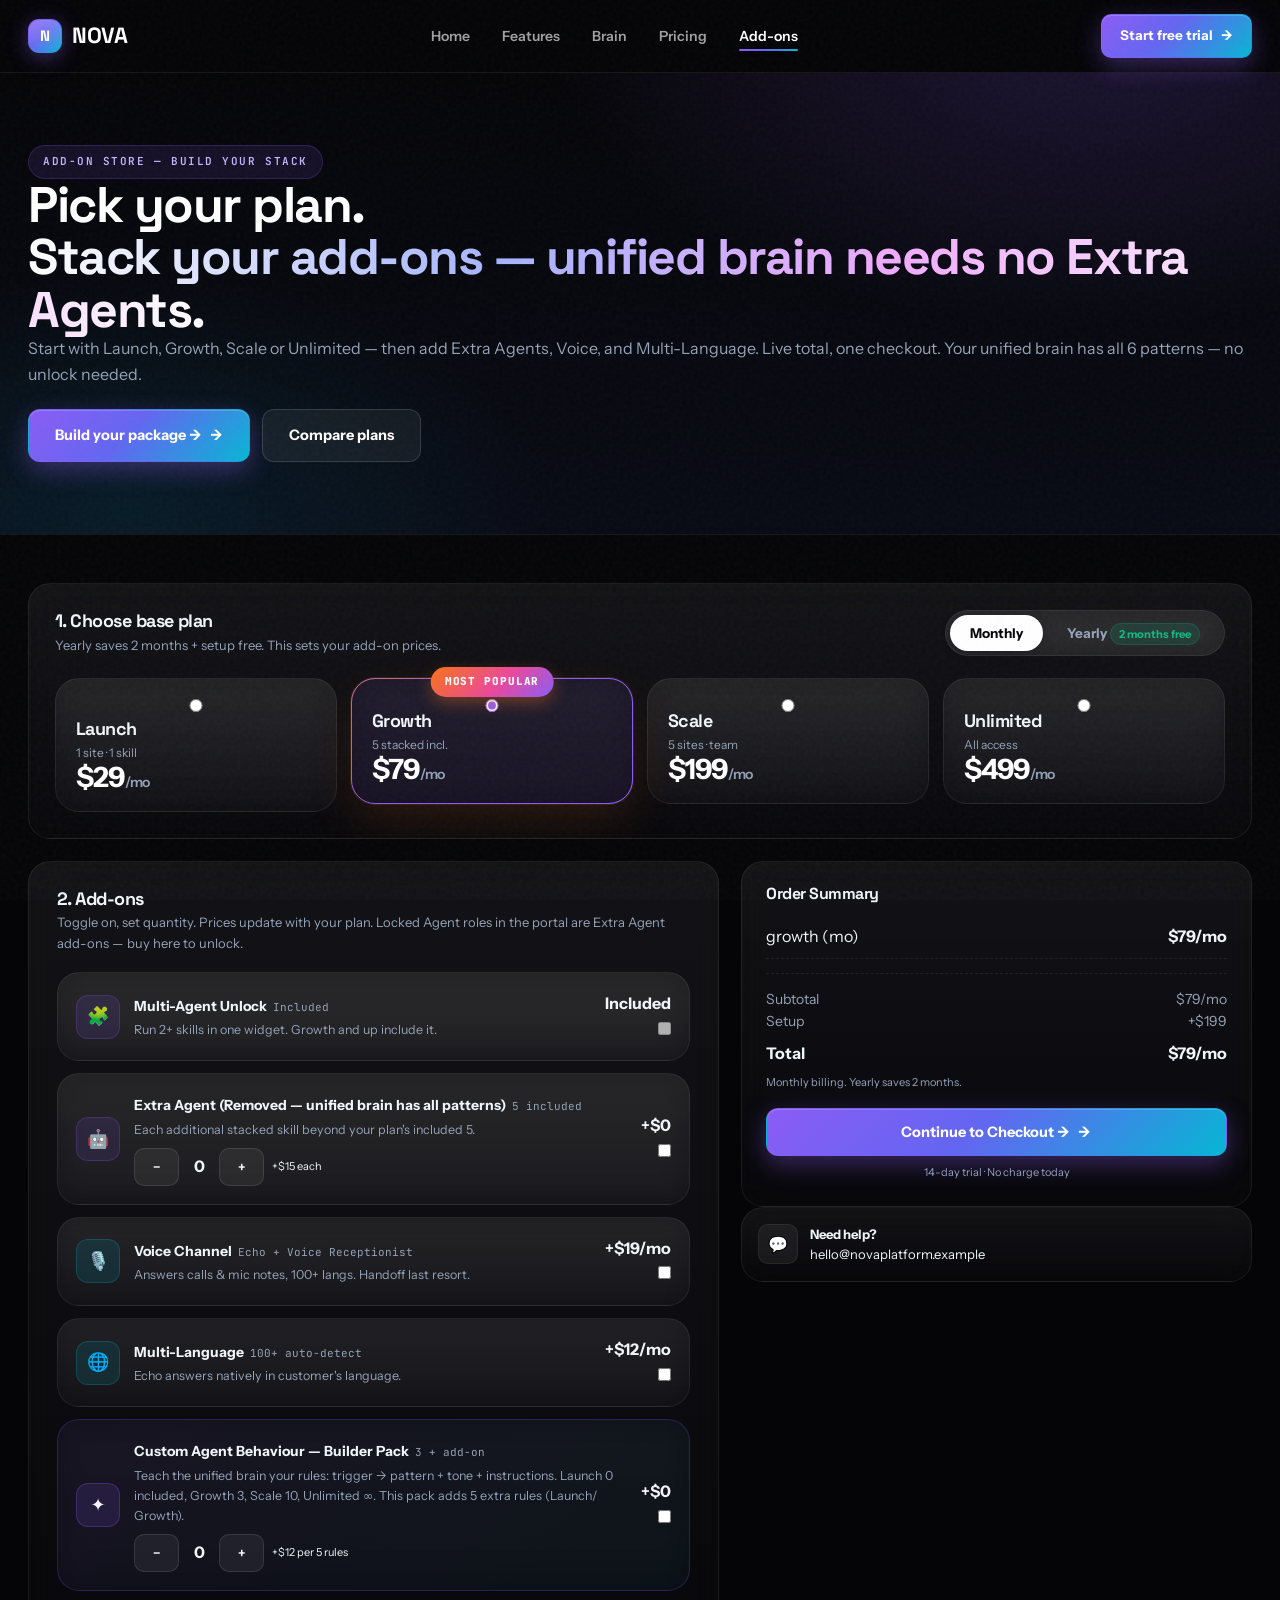
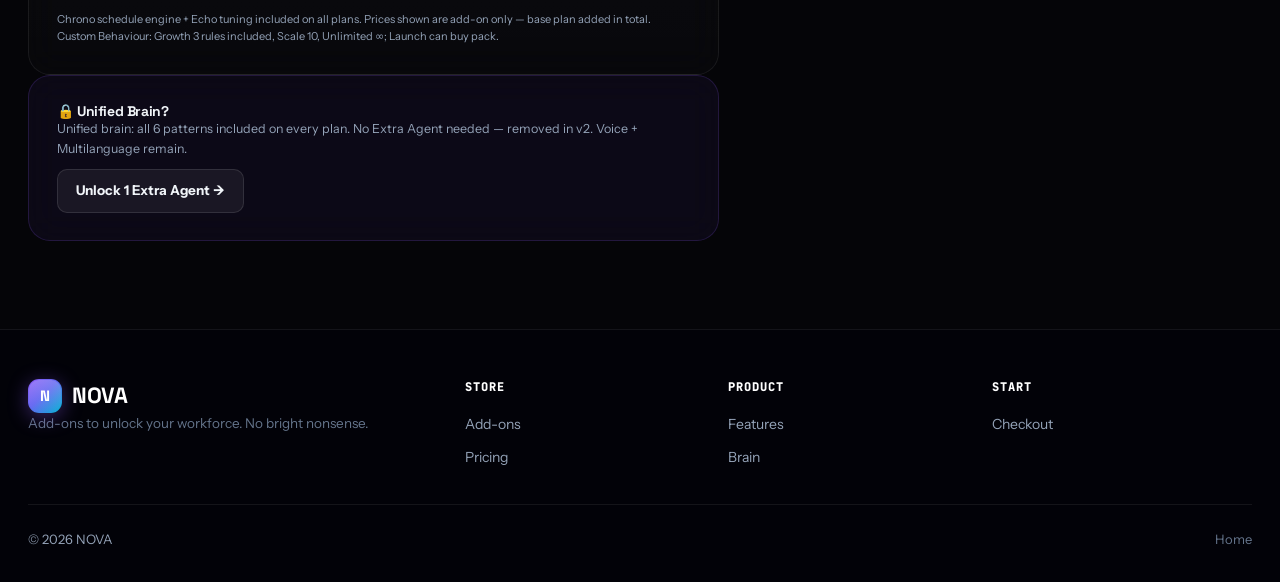
==== addons.html @ 2a71020b "NOVA Web — marketing static + vercel" ====
<!DOCTYPE html>
<html lang="en">
<head>
<meta charset="UTF-8">
<meta name="viewport" content="width=device-width, initial-scale=1.0">
<title>Add-ons — NOVA</title>
<link rel="stylesheet" href="nova.css">
<meta name="description" content="Build your NOVA stack — pick your plan and add Extra Agents, Voice Channel, Multi-Language and more. Live pricing, one checkout.">
</head>
<body>
<nav class="nav">
  <div class="wrap">
    <a class="logo" href="index.html"><span class="dot">N</span> NOVA</a>
    <ul class="nav-links">
      <li><a class="nl" href="index.html">Home</a></li>
      <li><a class="nl" href="features.html">Features</a></li>
      <li><a class="nl" href="roles.html">Brain</a></li>
      <li><a class="nl" href="pricing.html">Pricing</a></li>
      <li><a class="nl on" href="addons.html">Add-ons</a></li>
    </ul>
    <div class="nav-actions">
      <a href="checkout.html?plan=growth" class="btn btn-pri btn-sm">Start free trial</a>
      <button class="hamburger" id="ham" aria-label="Menu" aria-expanded="false"><span></span></button>
    </div>
  </div>
</nav>
<div class="mobile-drawer" id="drawer">
  <a href="index.html">Home</a><a href="features.html">Features</a><a href="roles.html">Brain</a><a href="pricing.html">Pricing</a><a href="addons.html">Add-ons</a><a href="checkout.html?plan=growth" class="btn btn-pri">Start trial →</a>
</div>

<header class="pagehead">
  <div class="wrap">
    <span class="eyebrow violet rv">Add-on Store — Build your stack</span>
    <h1 class="rv">Pick your plan.<br><span style="background:var(--grad-text);-webkit-background-clip:text;background-clip:text;color:transparent">Stack your add-ons — unified brain needs no Extra Agents.</span></h1>
    <p class="rv">Start with Launch, Growth, Scale or Unlimited — then add Extra Agents, Voice, and Multi-Language. Live total, one checkout. Your unified brain has all 6 patterns — no unlock needed.</p>
    <div class="rv" style="margin-top:22px;display:flex;gap:12px;flex-wrap:wrap">
      <a href="#configurator" class="btn btn-pri">Build your package →</a>
      <a href="pricing.html" class="btn btn-ghost">Compare plans</a>
    </div>
  </div>
</header>

<section id="configurator" style="padding-top:48px">
  <div class="wrap">
    <!-- plan + cycle -->
    <div class="card rv" style="padding:26px">
      <div style="display:flex;justify-content:space-between;align-items:center;flex-wrap:wrap;gap:16px">
        <div>
          <h3 style="font-size:18px;margin:0">1. Choose base plan</h3>
          <p class="muted" style="font-size:13px;margin-top:4px">Yearly saves 2 months + setup free. This sets your add-on prices.</p>
        </div>
        <div class="toggle" id="cycleToggle">
          <button id="cycM" class="on" onclick="setCycle('m')">Monthly</button>
          <button id="cycY" onclick="setCycle('y')">Yearly <span class="save">2 months free</span></button>
        </div>
      </div>
      <div class="plans" style="margin-top:22px;grid-template-columns:repeat(auto-fit,minmax(200px,1fr));gap:14px">
        <label class="plan" style="cursor:pointer;padding:20px" data-plan="launch" onclick="pickPlan('launch')">
          <input type="radio" name="plan" value="launch" style="accent-color:var(--violet)">
          <h3 style="margin-top:8px">Launch</h3><p class="muted" style="font-size:12px">1 site · 1 skill</p>
          <div class="price" style="font-size:28px">$<span id="p-launch">29</span><small>/mo</small></div>
        </label>
        <label class="plan hot" style="cursor:pointer;padding:20px" data-plan="growth" onclick="pickPlan('growth')">
          <input type="radio" name="plan" value="growth" checked style="accent-color:var(--violet)">
          <h3>Growth</h3><p class="muted" style="font-size:12px">5 stacked incl.</p>
          <div class="price" style="font-size:28px">$<span id="p-growth">79</span><small>/mo</small></div>
          <span class="hotbadge">MOST POPULAR</span>
        </label>
        <label class="plan" style="cursor:pointer;padding:20px" data-plan="scale" onclick="pickPlan('scale')">
          <input type="radio" name="plan" value="scale" style="accent-color:var(--violet)">
          <h3>Scale</h3><p class="muted" style="font-size:12px">5 sites · team</p>
          <div class="price" style="font-size:28px">$<span id="p-scale">199</span><small>/mo</small></div>
        </label>
        <label class="plan" style="cursor:pointer;padding:20px;border-top:1px solid rgba(139,92,246,.25)" data-plan="unlimited" onclick="pickPlan('unlimited')">
          <input type="radio" name="plan" value="unlimited" style="accent-color:var(--violet)">
          <h3>Unlimited</h3><p class="muted" style="font-size:12px">All access</p>
          <div class="price" style="font-size:28px">$<span id="p-unlimited">499</span><small>/mo</small></div>
        </label>
      </div>
    </div>

    <div style="display:grid;grid-template-columns:1.15fr .85fr;gap:22px;margin-top:22px;align-items:start">
      <!-- add-ons list -->
      <div>
        <div class="card rv">
          <h3 style="font-size:18px">2. Add-ons</h3>
          <p class="muted" style="font-size:13px;margin-top:4px">Toggle on, set quantity. Prices update with your plan. Locked Agent roles in the portal are Extra Agent add-ons — buy here to unlock.</p>

          <div style="margin-top:18px;display:flex;flex-direction:column;gap:12px">
            <!-- Multi-Agent unlock -->
            <div class="card" style="padding:18px;display:flex;gap:14px;align-items:center" data-addon="multi_unlock">
              <div style="width:44px;height:44px;border-radius:12px;background:rgba(139,92,246,.12);border:1px solid rgba(139,92,246,.22);display:grid;place-items:center;font-size:18px">🧩</div>
              <div style="flex:1">
                <b style="font-size:14px">Multi-Agent Unlock</b><span style="font-size:11px;font-family:JetBrains Mono,monospace;color:var(--mut);margin-left:6px" id="badge-multi">—</span>
                <p class="muted" style="font-size:12.5px;margin-top:2px">Run 2+ skills in one widget. Growth and up include it.</p>
              </div>
              <div style="text-align:right">
                <div style="font-weight:800" id="price-multi">+$20/mo</div>
                <label class="switch" style="margin-top:6px"><input type="checkbox" id="chk-multi" onchange="toggleAddon('multi_unlock', this.checked)"><span class="slider"></span></label>
              </div>
            </div>

            <!-- Extra Agent -->
            <div class="card" style="padding:18px;display:flex;gap:14px;align-items:center" data-addon="extra_agent">
              <div style="width:44px;height:44px;border-radius:12px;background:rgba(139,92,246,.12);border:1px solid rgba(139,92,246,.22);display:grid;place-items:center;font-size:18px">🤖</div>
              <div style="flex:1">
                <b style="font-size:14px">Extra Agent (Removed — unified brain has all patterns)</b><span style="font-size:11px;font-family:JetBrains Mono,monospace;color:var(--mut);margin-left:6px" id="badge-extra">5 included</span>
                <p class="muted" style="font-size:12.5px;margin-top:2px">Each additional stacked skill beyond your plan's included 5.</p>
                <div style="display:flex;align-items:center;gap:8px;margin-top:8px">
                  <button class="btn btn-line btn-sm" onclick="changeQty('extra_agent', -1)">−</button>
                  <span id="qty-extra" style="min-width:24px;text-align:center;font-weight:700">0</span>
                  <button class="btn btn-line btn-sm" onclick="changeQty('extra_agent', 1)">+</button>
                  <span class="muted" style="font-size:11px" id="price-extra-qty">+$15 each</span>
                </div>
              </div>
              <div style="text-align:right">
                <div style="font-weight:800" id="price-extra">+$0</div>
                <label class="switch" style="margin-top:6px"><input type="checkbox" id="chk-extra" onchange="toggleAddon('extra_agent', this.checked)"><span class="slider"></span></label>
              </div>
            </div>

            <!-- Voice Channel -->
            <div class="card" style="padding:18px;display:flex;gap:14px;align-items:center" data-addon="voice_channel">
              <div style="width:44px;height:44px;border-radius:12px;background:rgba(6,182,214,.12);border:1px solid rgba(6,182,214,.22);display:grid;place-items:center;font-size:18px">🎙️</div>
              <div style="flex:1">
                <b style="font-size:14px">Voice Channel</b><span style="font-size:11px;font-family:JetBrains Mono,monospace;color:var(--mut);margin-left:6px">Echo + Voice Receptionist</span>
                <p class="muted" style="font-size:12.5px;margin-top:2px">Answers calls &amp; mic notes, 100+ langs. Handoff last resort.</p>
              </div>
              <div style="text-align:right">
                <div style="font-weight:800" id="price-voice">+$19/mo</div>
                <label class="switch" style="margin-top:6px"><input type="checkbox" id="chk-voice" onchange="toggleAddon('voice_channel', this.checked)"><span class="slider"></span></label>
              </div>
            </div>

            <!-- Multi-Language -->
            <div class="card" style="padding:18px;display:flex;gap:14px;align-items:center" data-addon="multilanguage">
              <div style="width:44px;height:44px;border-radius:12px;background:rgba(6,182,214,.12);border:1px solid rgba(6,182,214,.22);display:grid;place-items:center;font-size:18px">🌐</div>
              <div style="flex:1">
                <b style="font-size:14px">Multi-Language</b><span style="font-size:11px;font-family:JetBrains Mono,monospace;color:var(--mut);margin-left:6px">100+ auto-detect</span>
                <p class="muted" style="font-size:12.5px;margin-top:2px">Echo answers natively in customer's language.</p>
              </div>
              <div style="text-align:right">
                <div style="font-weight:800" id="price-lang">+$12/mo</div>
                <label class="switch" style="margin-top:6px"><input type="checkbox" id="chk-lang" onchange="toggleAddon('multilanguage', this.checked)"><span class="slider"></span></label>
              </div>
            </div>

            <!-- Custom Agent Behaviour -->
            <div class="card" style="padding:18px;display:flex;gap:14px;align-items:center;border:1px solid rgba(139,92,246,.22);background:linear-gradient(135deg, rgba(139,92,246,.06), rgba(6,182,214,.04))" data-addon="custom_behaviour">
              <div style="width:44px;height:44px;border-radius:12px;background:rgba(139,92,246,.14);border:1px solid rgba(139,92,246,.28);display:grid;place-items:center;font-size:18px">✦</div>
              <div style="flex:1">
                <b style="font-size:14px">Custom Agent Behaviour — Builder Pack</b><span style="font-size:11px;font-family:JetBrains Mono,monospace;color:var(--mut);margin-left:6px" id="badge-custom">5 extra rules</span>
                <p class="muted" style="font-size:12.5px;margin-top:2px">Teach the unified brain your rules: trigger → pattern + tone + instructions. Launch 0 included, Growth 3, Scale 10, Unlimited ∞. This pack adds 5 extra rules (Launch/ Growth).</p>
                <div style="display:flex;align-items:center;gap:8px;margin-top:8px">
                  <button class="btn btn-line btn-sm" onclick="changeQty('custom_behaviour', -1)">−</button>
                  <span id="qty-custom" style="min-width:24px;text-align:center;font-weight:700">0</span>
                  <button class="btn btn-line btn-sm" onclick="changeQty('custom_behaviour', 1)">+</button>
                  <span class="muted" style="font-size:11px" id="price-custom-qty">+$15 per 5 rules</span>
                </div>
              </div>
              <div style="text-align:right">
                <div style="font-weight:800" id="price-custom">+$0</div>
                <label class="switch" style="margin-top:6px"><input type="checkbox" id="chk-custom" onchange="toggleAddon('custom_behaviour', this.checked)"><span class="slider"></span></label>
              </div>
            </div>

            <p class="muted" style="font-size:11px;margin-top:8px">Chrono schedule engine + Echo tuning included on all plans. Prices shown are add-on only — base plan added in total. Custom Behaviour: Growth 3 rules included, Scale 10, Unlimited ∞; Launch can buy pack.</p>
          </div>
        </div>

        <div class="card rv" style="background:rgba(139,92,246,.06);border-color:rgba(139,92,246,.18)">
          <h3 style="font-size:14px">🔒 Unified Brain?</h3>
          <p class="muted" style="font-size:12.5px">Unified brain: all 6 patterns included on every plan. No Extra Agent needed — removed in v2. Voice + Multilanguage remain.</p>
          <a href="#configurator" class="btn btn-line btn-sm" style="margin-top:10px" onclick="document.getElementById('chk-extra').checked=true; toggleAddon('extra_agent', true); changeQty('extra_agent',1)">Unlock 1 Extra Agent →</a>
        </div>
      </div>

      <!-- order summary -->
      <div style="position:sticky;top:92px">
        <div class="card rv d1" style="padding:24px">
          <h3 style="font-size:16px">Order Summary</h3>
          <div id="summaryList" style="margin-top:14px"></div>
          <div style="border-top:1px dashed var(--line);margin-top:14px;padding-top:14px">
            <div style="display:flex;justify-content:space-between;font-size:14px;color:var(--mut)"><span>Subtotal</span><span id="sumSub">$79/mo</span></div>
            <div style="display:flex;justify-content:space-between;font-size:14px;color:var(--mut)"><span>Setup</span><span id="sumSetup" style="color:var(--mut)">+$199</span></div>
            <div style="display:flex;justify-content:space-between;font-weight:800;font-size:16px;margin-top:8px"><span>Total</span><span id="sumTotal">$79/mo</span></div>
            <p class="muted" style="font-size:11px;margin-top:8px" id="sumNote">Monthly billing. Yearly saves 2 months + setup free.</p>
          </div>
          <button class="btn btn-pri btn-block" style="margin-top:16px" onclick="goCheckout()">Continue to Checkout →</button>
          <p class="muted" style="font-size:11px;text-align:center;margin-top:8px">14-day trial · No charge today</p>
        </div>
        <div class="card" style="padding:16px;display:flex;gap:12px;align-items:center">
          <div style="width:40px;height:40px;border-radius:10px;background:rgba(255,255,255,.06);border:1px solid var(--line);display:grid;place-items:center">💬</div>
          <div style="font-size:13px"><b style="display:block">Need help?</b><span class="muted">hello@novaplatform.example</span></div>
        </div>
      </div>
    </div>
  </div>
</section>

<footer>
  <div class="wrap">
    <div class="footer-grid">
      <div class="footer-brand"><a class="logo" href="index.html"><span class="dot">N</span> NOVA</a><p>Add-ons to unlock your workforce. No bright nonsense.</p></div>
      <div class="footer-col"><h4>Store</h4><ul><li><a href="addons.html">Add-ons</a></li><li><a href="pricing.html">Pricing</a></li></ul></div>
      <div class="footer-col"><h4>Product</h4><ul><li><a href="features.html">Features</a></li><li><a href="roles.html">Brain</a></li></ul></div>
      <div class="footer-col"><h4>Start</h4><ul><li><a href="checkout.html?plan=growth">Checkout</a></li></ul></div>
    </div>
    <div class="footer-bottom"><div>© <span id="yr"></span> NOVA</div><div><a href="index.html">Home</a></div></div>
  </div>
</footer>

<script src="app.js"></script>
<script>
// Add-ons store configurator
const PLANS = {launch:{m:29,y:290, setup:99}, growth:{m:79,y:790, setup:199}, scale:{m:199,y:1990, setup:499}, unlimited:{m:499,y:4990, setup:999}};
const ADDON_PRICES = {
  multi_unlock:{launch:{m:20,y:200}, growth:{m:0,y:0}, scale:{m:0,y:0}, unlimited:{m:0,y:0}},
  extra_agent:{launch:{m:25,y:250}, growth:{m:15,y:150}, scale:{m:9,y:90}, unlimited:{m:0,y:0}},
  voice_channel:{launch:{m:29,y:290}, growth:{m:19,y:190}, scale:{m:12,y:120}, unlimited:{m:0,y:0}},
  multilanguage:{launch:{m:15,y:150}, growth:{m:12,y:120}, scale:{m:8,y:80}, unlimited:{m:0,y:0}},
  custom_behaviour:{launch:{m:15,y:150}, growth:{m:12,y:120}, scale:{m:9,y:90}, unlimited:{m:0,y:0}}
};
let plan="growth", cycle="m";
let addons={multi_unlock:false, extra_agent:0, voice_channel:false, multilanguage:false, custom_behaviour:0};

function init(){
  const q=new URLSearchParams(location.search);
  if(PLANS[q.get("plan")]) plan=q.get("plan");
  if(q.get("cycle")==="y") cycle="y";
  // pre-select from portal locked role: ?addon=extra_agent
  if(q.get("addon")==="extra_agent"){ addons.extra_agent=1; }
  if(q.get("addon")==="voice_channel"){ addons.voice_channel=true; }
  if(q.get("addon")==="multilanguage"){ addons.multilanguage=true; }
  if(q.get("addon")==="custom_behaviour" || q.get("addon")==="custom"){ addons.custom_behaviour=1; }
  document.querySelectorAll(`[data-plan]`).forEach(el=> el.classList.toggle("on", el.dataset.plan===plan));
  document.querySelector(`[value="${plan}"]`).checked=true;
  syncUI();
}
function pickPlan(p){ plan=p; document.querySelectorAll(`[data-plan]`).forEach(el=> el.classList.toggle("on", el.dataset.plan===p)); document.querySelector(`[value="${p}"]`).checked=true; syncUI(); }
function setCycle(c){
  cycle=c;
  document.getElementById("cycM").classList.toggle("on", c==="m");
  document.getElementById("cycY").classList.toggle("on", c==="y");
  syncUI();
}
function toggleAddon(key, on){
  if(key==="extra_agent"){
    addons.extra_agent = on ? Math.max(1, addons.extra_agent) : 0;
    document.getElementById("qty-extra").textContent = addons.extra_agent;
    document.getElementById("chk-extra").checked = on;
  } else if(key==="custom_behaviour"){
    addons.custom_behaviour = on ? Math.max(1, addons.custom_behaviour) : 0;
    document.getElementById("qty-custom").textContent = addons.custom_behaviour;
    document.getElementById("chk-custom").checked = on;
  } else {
    addons[key]=on;
  }
  syncUI();
}
function changeQty(key, delta){
  if(key==="extra_agent"){
    let v = addons.extra_agent + delta;
    if(v<0) v=0; if(v>20) v=20;
    addons.extra_agent=v;
    document.getElementById("qty-extra").textContent=v;
    document.getElementById("chk-extra").checked = v>0;
    syncUI();
  } else if(key==="custom_behaviour"){
    let v = addons.custom_behaviour + delta;
    if(v<0) v=0; if(v>10) v=10;
    addons.custom_behaviour=v;
    document.getElementById("qty-custom").textContent=v;
    document.getElementById("chk-custom").checked = v>0;
    syncUI();
  }
}
function syncUI(){
  // update plan prices
  ["launch","growth","scale","unlimited"].forEach(p=>{
    const price = PLANS[p][cycle];
    const el=document.getElementById("p-"+p);
    if(el) el.textContent=price;
  });
  // update add-on prices/ badges
  const isUnlimited = plan==="unlimited";
  const multiPrice = ADDON_PRICES.multi_unlock[plan][cycle];
  document.getElementById("price-multi").textContent = multiPrice===0 ? "Included" : `+$${multiPrice}/${cycle==="y"?"yr":"mo"}`;
  document.getElementById("badge-multi").textContent = multiPrice===0 ? "Included" : "Launch only";
  document.getElementById("chk-multi").checked = addons.multi_unlock;
  document.getElementById("chk-multi").disabled = multiPrice===0;

  const extraUnit = ADDON_PRICES.extra_agent[plan][cycle];
  document.getElementById("price-extra-qty").textContent = `+$${extraUnit} each`;
  document.getElementById("price-extra").textContent = addons.extra_agent ? `+$${extraUnit*addons.extra_agent}/${cycle==="y"?"yr":"mo"}` : "+$0";
  document.getElementById("badge-extra").textContent = isUnlimited ? "All included" : "5 included";
  document.getElementById("chk-extra").disabled = isUnlimited;
  if(isUnlimited) addons.extra_agent=0;

  const voicePrice = ADDON_PRICES.voice_channel[plan][cycle];
  document.getElementById("price-voice").textContent = voicePrice===0 ? "Included" : `+$${voicePrice}/${cycle==="y"?"yr":"mo"}`;
  document.getElementById("chk-voice").checked = addons.voice_channel;
  document.getElementById("chk-voice").disabled = isUnlimited;

  const langPrice = ADDON_PRICES.multilanguage[plan][cycle];
  document.getElementById("price-lang").textContent = langPrice===0 ? "Included" : `+$${langPrice}/${cycle==="y"?"yr":"mo"}`;
  document.getElementById("chk-lang").checked = addons.multilanguage;
  document.getElementById("chk-lang").disabled = isUnlimited;

  const customUnit = ADDON_PRICES.custom_behaviour[plan][cycle];
  document.getElementById("price-custom-qty").textContent = `+$${customUnit} per 5 rules`;
  document.getElementById("price-custom").textContent = addons.custom_behaviour ? `+$${customUnit*addons.custom_behaviour}/${cycle==="y"?"yr":"mo"}` : "+$0";
  document.getElementById("badge-custom").textContent = isUnlimited ? "∞ included" : (plan==="launch" ? "0 → +5 pack" : (plan==="growth" ? "3 + add-on" : "10 + add-on"));
  document.getElementById("chk-custom").disabled = isUnlimited;
  if(isUnlimited) addons.custom_behaviour=0;
  document.getElementById("chk-custom").checked = addons.custom_behaviour>0;
  document.getElementById("qty-custom").textContent = addons.custom_behaviour;

  // summary
  const base = PLANS[plan][cycle];
  const setup = cycle==="y" ? 0 : PLANS[plan].setup;
  let addonTotal = 0;
  let lines = [`<div style="display:flex;justify-content:space-between;padding:8px 0;border-bottom:1px dashed var(--line)"><span>${plan} <span class="muted">(${cycle==="y"?"yr":"mo"})</span></span><span style="font-weight:700">$${base}/${cycle==="y"?"yr":"mo"}</span></div>`];
  if(addons.multi_unlock && multiPrice){ addonTotal+=multiPrice; lines.push(`<div style="display:flex;justify-content:space-between;padding:8px 0;border-bottom:1px dashed var(--line)"><span>Multi-Agent Unlock</span><span>+$${multiPrice}</span></div>`); }
  if(addons.extra_agent && extraUnit){ const t=extraUnit*addons.extra_agent; addonTotal+=t; lines.push(`<div style="display:flex;justify-content:space-between;padding:8px 0;border-bottom:1px dashed var(--line)"><span>Extra Agent (deprecated) ×${addons.extra_agent}</span><span>+$${t}</span></div>`); }
  if(addons.voice_channel && voicePrice){ addonTotal+=voicePrice; lines.push(`<div style="display:flex;justify-content:space-between;padding:8px 0;border-bottom:1px dashed var(--line)"><span>Voice Channel</span><span>+$${voicePrice}</span></div>`); }
  if(addons.multilanguage && langPrice){ addonTotal+=langPrice; lines.push(`<div style="display:flex;justify-content:space-between;padding:8px 0;border-bottom:1px dashed var(--line)"><span>Multi-Language</span><span>+$${langPrice}</span></div>`); }
  if(addons.custom_behaviour && customUnit){ const t=customUnit*addons.custom_behaviour; addonTotal+=t; lines.push(`<div style="display:flex;justify-content:space-between;padding:8px 0;border-bottom:1px dashed var(--line)"><span>Custom Behaviour Pack ×${addons.custom_behaviour} (5 rules each)</span><span>+$${t}</span></div>`); }
  document.getElementById("summaryList").innerHTML = lines.join("");
  const total = base + addonTotal;
  document.getElementById("sumSub").textContent = `$${base + addonTotal}/${cycle==="y"?"yr":"mo"}`;
  document.getElementById("sumSetup").textContent = setup ? `+$${setup}` : "Included ✓";
  document.getElementById("sumSetup").style.color = setup ? "var(--mut)" : "#10b981";
  document.getElementById("sumTotal").textContent = `$${total}/${cycle==="y"?"yr":"mo"}`;
  document.getElementById("sumNote").textContent = cycle==="y" ? "Yearly billing — 2 months free + setup included." : "Monthly billing. Yearly saves 2 months.";
  // update plan card selection visual
  document.querySelectorAll(".plan").forEach(el=>{
    const on = el.dataset.plan===plan;
    el.style.borderColor = on ? "var(--violet)" : "var(--line)";
    el.style.background = on ? "rgba(139,92,246,.08)" : "";
  });
}
function goCheckout(){
  const params = new URLSearchParams({plan, cycle});
  if(addons.multi_unlock) params.set("addon_multi","1");
  if(addons.extra_agent) params.set("addon_extra", String(addons.extra_agent));
  if(addons.voice_channel) params.set("addon_voice","1");
  if(addons.multilanguage) params.set("addon_lang","1");
  if(addons.custom_behaviour) params.set("addon_custom", String(addons.custom_behaviour));
  // also store purchased roles for portal auto-unlock demo
  if(addons.extra_agent){
    try{
      let p = JSON.parse(localStorage.getItem("nova_purchased_roles")||"[]");
      // simulate unlocking one role for demo
      if(!p.includes("sales")) p.push("sales");
      localStorage.setItem("nova_purchased_roles", JSON.stringify(p));
    }catch(e){}
  }
  location.href = "checkout.html?" + params.toString();
}
init();
</script>
<!-- NOVA assistant -->
<script src="http://localhost:3000/widget/nova-tracker.js" data-public-key="nova_pk_40d32c478e27559616acfd7827347d437b1c207d3d9f1e1c0375759d81bbb6da" data-api="http://localhost:3000" defer></script>
<script src="http://localhost:3000/widget/nova-widget.js" data-public-key="nova_pk_40d32c478e27559616acfd7827347d437b1c207d3d9f1e1c0375759d81bbb6da" data-api="http://localhost:3000" defer></script>
</body>
</html>
---- nova.css ----
/* NOVA — CRAZY DARK EDITION
  Inspo: Squarespace (showcase carousel, bold type) + Uizard (purple gradient AI magic) + Framer (agents, liquid glass, organic motion) + Emergent (agent pipeline)
  Palette: true dark, not bright — ambient orbs, grain, glass
*/
@import url('https://fonts.googleapis.com/css2?family=Instrument+Sans:wght@400;500;600;700&family=Space+Grotesk:wght@400;500;600;700&family=JetBrains+Mono:wght@400;600&display=swap');

:root{
  --bg:#050508;
  --bg-2:#080a14;
  --bg-3:#0b0e1a;
  --surface:#0f1221;
  --surface-2:#14182c;
  --surface-3:#1a2038;
  --line:rgba(255,255,255,.07);
  --line-2:rgba(255,255,255,.11);
  --line-3:rgba(255,255,255,.16);
  --text:#f1f5f9;
  --text-2:#cbd5e1;
  --mut:#94a3b8;
  --mut-2:#64748b;
  --mut-3:#475569;
  --violet:#8b5cf6;
  --violet-2:#a78bfa;
  --blue:#3b82f6;
  --blue-2:#60a5fa;
  --cyan:#06b6d4;
  --orange:#f97316;
  --amber:#f59e0b;
  --green:#10b981;
  --grad-violet:linear-gradient(135deg,#8b5cf6 0%,#6366f1 45%,#06b6d4 100%);
  --grad-ember:linear-gradient(135deg,#f97316 0%,#ec4899 55%,#8b5cf6 100%);
  --grad-ice:linear-gradient(135deg,#06b6d4 0%,#3b82f6 50%,#8b5cf6 100%);
  --grad-text:linear-gradient(90deg,#fff 0%,#a5b4fc 35%,#f0abfc 65%,#fff 100%);
  --r-xl:28px;
  --r-lg:22px;
  --r-md:16px;
  --r-sm:12px;
  --r-pill:999px;
  --shadow-soft:0 8px 32px rgba(0,0,0,.4);
  --shadow-lg:0 24px 64px rgba(0,0,0,.55);
  --shadow-glow:0 0 0 1px rgba(139,92,246,.2), 0 8px 32px rgba(139,92,246,.22);
  --ease: cubic-bezier(.16,1,.3,1);
  --ease-out: cubic-bezier(.22,1,.36,1);
}

/* reset */
*{margin:0;padding:0;box-sizing:border-box}
html{scroll-behavior:smooth;scroll-padding-top:84px}
body{font-family:"Instrument Sans",system-ui,-apple-system,sans-serif;color:var(--text);background:var(--bg);line-height:1.6;-webkit-font-smoothing:antialiased;overflow-x:hidden}
::selection{background:rgba(139,92,246,.35);color:#fff}
a{color:inherit}
img{max-width:100%;display:block}

/* grain + grid overlay */
body::before{
  content:"";position:fixed;inset:0;pointer-events:none;z-index:9998;opacity:.035;
  background-image:url("data:image/svg+xml,%3Csvg viewBox='0 0 256 256' xmlns='http://www.w3.org/2000/svg'%3E%3Cfilter id='noiseFilter'%3E%3CfeTurbulence type='fractalNoise' baseFrequency='0.9' numOctaves='4' stitchTiles='stitch'/%3E%3C/filter%3E%3Crect width='100%25' height='100%25' filter='url(%23noiseFilter)'/%3E%3C/svg%3E");
}
body::after{
  content:"";position:fixed;inset:0;pointer-events:none;z-index:-1;opacity:.22;
  background:
    linear-gradient(rgba(255,255,255,.015) 1px, transparent 1px),
    linear-gradient(90deg, rgba(255,255,255,.015) 1px, transparent 1px);
  background-size:32px 32px;
  mask:radial-gradient(ellipse 80% 60% at 50% 0%, black 40%, transparent 75%);
}

/* cursor glow */
.cursor-glow{position:fixed;width:640px;height:640px;border-radius:50%;pointer-events:none;z-index:9997;opacity:0;mix-blend-mode:screen;transform:translate(-50%,-50%);transition:opacity .4s;
  background:radial-gradient(circle, rgba(139,92,246,.14) 0%, rgba(59,130,246,.08) 30%, transparent 70%);
}

/* layout */
.wrap{max-width:1280px;margin:0 auto;padding:0 28px}
section{padding:88px 0;position:relative}
.eyebrow{display:inline-flex;align-items:center;gap:8px;font-family:"JetBrains Mono",monospace;font-size:11px;font-weight:600;letter-spacing:.14em;text-transform:uppercase;padding:7px 14px;border-radius:999px;border:1px solid var(--line-2);background:rgba(255,255,255,.04);backdrop-filter:blur(12px);color:var(--mut)}
.eyebrow.violet{color:#c4b5fd;background:rgba(139,92,246,.12);border-color:rgba(139,92,246,.22)}
.eyebrow.cyan{color:#67e8f9;background:rgba(6,182,214,.12);border-color:rgba(6,182,214,.2)}
.eyebrow.orange{color:#fdba74;background:rgba(249,115,22,.12);border-color:rgba(249,115,22,.18)}
h1,h2,h3{font-family:"Space Grotesk",sans-serif;letter-spacing:-.03em;line-height:1.05}
.h2{font-size:clamp(30px,4vw,46px);font-weight:700;color:var(--text)}
.h2 em{font-style:normal;background:var(--grad-text);-webkit-background-clip:text;background-clip:text;color:transparent}
.lead{font-size:17px;color:var(--mut);max-width:720px;line-height:1.65}
.center{text-align:center}.center .lead{margin:0 auto}

/* NAV — liquid glass dark */
.nav{position:sticky;top:0;z-index:80;background:rgba(5,5,8,.62);backdrop-filter:blur(24px) saturate(1.6);-webkit-backdrop-filter:blur(24px) saturate(1.6);border-bottom:1px solid var(--line);transition:.3s}
.nav.scrolled{background:rgba(5,5,8,.88);box-shadow:0 8px 40px rgba(0,0,0,.35)}
.nav .wrap{display:flex;align-items:center;justify-content:space-between;height:72px;gap:24px}
.logo{font-family:"Space Grotesk",sans-serif;font-weight:700;font-size:22px;letter-spacing:-.02em;text-decoration:none;display:flex;align-items:center;gap:10px;color:#fff}
.logo .dot{width:34px;height:34px;border-radius:11px;background:var(--grad-violet);display:flex;align-items:center;justify-content:center;font-size:15px;font-weight:800;color:#fff;box-shadow:0 4px 20px rgba(139,92,246,.4);position:relative;overflow:hidden}
.logo .dot::after{content:"";position:absolute;inset:1px;border-radius:10px;background:linear-gradient(180deg,rgba(255,255,255,.18),transparent);pointer-events:none}
.nav-links{display:flex;gap:32px;list-style:none}
.nav a.nl{color:rgba(255,255,255,.62);text-decoration:none;font-size:14px;font-weight:600;position:relative;padding:6px 0;transition:.22s}
.nav a.nl::after{content:"";position:absolute;left:0;bottom:0;width:0;height:2px;background:var(--grad-violet);border-radius:999px;transition:.3s var(--ease)}
.nav a.nl:hover,.nav a.nl.on{color:#fff}
.nav a.nl:hover::after,.nav a.nl.on::after{width:100%}
.nav-actions{display:flex;align-items:center;gap:12px}
.hamburger{display:none;width:44px;height:44px;border-radius:12px;border:1px solid var(--line-2);background:rgba(255,255,255,.06);color:#fff;cursor:pointer;align-items:center;justify-content:center;backdrop-filter:blur(12px)}
.hamburger span{width:18px;height:2px;background:#fff;border-radius:999px;display:block;position:relative;transition:.25s}
.hamburger span::before,.hamburger span::after{content:"";position:absolute;left:0;width:18px;height:2px;background:#fff;border-radius:999px;transition:.25s}
.hamburger span::before{top:-6px}.hamburger span::after{top:6px}
.hamburger.on span{background:transparent}
.hamburger.on span::before{transform:rotate(45deg);top:0}
.hamburger.on span::after{transform:rotate(-45deg);top:0}
.mobile-drawer{display:none;position:fixed;inset:72px 0 0;background:rgba(5,5,8,.96);backdrop-filter:blur(20px);z-index:79;padding:24px;flex-direction:column;gap:10px}
.mobile-drawer.open{display:flex}
.mobile-drawer a{color:#fff;text-decoration:none;font-weight:600;padding:16px;border-radius:14px;background:rgba(255,255,255,.06);border:1px solid var(--line)}
/* btns — magnetic base */
.btn{--x:50%;--y:50%;display:inline-flex;align-items:center;justify-content:center;gap:8px;border-radius:12px;padding:14px 26px;font-weight:700;font-size:14.5px;text-decoration:none;border:1px solid transparent;cursor:pointer;transition:transform .22s var(--ease), box-shadow .22s, border-color .22s, background .22s;font-family:"Instrument Sans",sans-serif;position:relative;overflow:hidden;will-change:transform}
.btn:active{transform:scale(.97)}
.btn-pri{background:var(--grad-violet);color:#fff;border-color:transparent;box-shadow:0 8px 24px rgba(139,92,246,.35), inset 0 1px 0 rgba(255,255,255,.18)}
.btn-pri::before{content:"";position:absolute;inset:0;background:radial-gradient(300px circle at var(--x) var(--y), rgba(255,255,255,.22), transparent 40%);opacity:0;transition:opacity .3s;pointer-events:none}
.btn-pri:hover::before{opacity:1}
.btn-pri:hover{transform:translateY(-2px);box-shadow:0 14px 36px rgba(139,92,246,.45)}
.btn-pri::after{content:"→";transition:transform .22s}
.btn-pri:hover::after{transform:translateX(4px)}
.btn-ghost{background:rgba(255,255,255,.06);color:#fff;border-color:rgba(255,255,255,.14);backdrop-filter:blur(12px)}
.btn-ghost:hover{background:rgba(255,255,255,.1);border-color:rgba(255,255,255,.22);transform:translateY(-2px)}
.btn-dark{background:#0f1221;color:#fff;border-color:rgba(255,255,255,.08)}
.btn-dark:hover{background:#14182c;transform:translateY(-2px)}
.btn-light{background:rgba(255,255,255,.06);color:#fff;border-color:var(--line-2);backdrop-filter:blur(12px)}
.btn-light:hover{background:rgba(255,255,255,.1);border-color:var(--line-3)}
.btn-line{background:rgba(255,255,255,.06);color:var(--text);border-color:var(--line-2)}
.btn-line:hover{border-color:var(--text);background:rgba(255,255,255,.1)}
.btn-sm{padding:10px 18px;font-size:13.5px;border-radius:10px}
.btn-lg{padding:16px 32px;font-size:16px;border-radius:14px}
.btn-block{width:100%}

/* HERO — cinematic dark with orbs + grid */
.hero{position:relative;overflow:hidden;background:var(--bg);padding:48px 0 0;isolation:isolate}
.hero-bg{position:absolute;inset:0;z-index:-3;background:
  radial-gradient(900px 600px at 75% -10%, rgba(139,92,246,.22), transparent 60%),
  radial-gradient(800px 500px at 10% 90%, rgba(6,182,214,.12), transparent 60%),
  radial-gradient(600px 400px at 90% 60%, rgba(249,115,22,.1), transparent 65%),
  linear-gradient(180deg, var(--bg) 0%, var(--bg-2) 100%)}
.orb{position:absolute;border-radius:50%;filter:blur(36px);opacity:.55;pointer-events:none;mix-blend-mode:screen}
.orb-1{width:720px;height:720px;background:radial-gradient(circle, rgba(139,92,246,.22), transparent 70%);top:-280px;right:-200px;animation:orbFloat 11s ease-in-out infinite}
.orb-2{width:640px;height:640px;background:radial-gradient(circle, rgba(6,182,214,.16), transparent 70%);bottom:-240px;left:-180px;animation:orbFloat 13s ease-in-out infinite reverse}
.orb-3{width:480px;height:480px;background:radial-gradient(circle, rgba(236,72,153,.14), transparent 70%);top:30%;left:40%;animation:orbFloat 9s ease-in-out infinite 1s}
@keyframes orbFloat{0%,100%{transform:translate(0,0) scale(1)}33%{transform:translate(18px,-22px) scale(1.04)}66%{transform:translate(-14px,16px) scale(.98)}}
.hero-grid{position:relative;z-index:1;display:grid;grid-template-columns:1.08fr .92fr;gap:48px;align-items:center;padding:42px 0 72px}
.hero h1{font-size:clamp(40px,5.6vw,68px);font-weight:700;line-height:.9;letter-spacing:-.04em;margin:16px 0 18px}
.hero h1 .grad{background:var(--grad-text);-webkit-background-clip:text;background-clip:text;color:transparent;position:relative}
.hero h1 .line2{display:block;font-weight:500;color:rgba(255,255,255,.86);font-size:.82em;letter-spacing:-.03em}
.hero h1 .cursor{font-weight:300;color:var(--violet-2);animation:blink 1s step-end infinite}
@keyframes blink{0%,50%{opacity:1}51%,100%{opacity:0}}
.hero .sub{font-size:clamp(16px,1.7vw,19px);color:#b9c6dc;line-height:1.6;max-width:580px;margin-bottom:26px}
.hero .sub b{color:#fff}
.ctas{display:flex;gap:14px;flex-wrap:wrap;align-items:center}
.hero-stats{display:flex;gap:28px;margin-top:32px;padding-top:28px;border-top:1px solid var(--line);flex-wrap:wrap}
.stat b{font-size:28px;font-weight:800;color:#fff;display:flex;align-items:baseline;gap:2px}
.stat b i{font-style:normal;font-size:16px;color:var(--violet-2)}
.stat span{font-size:12px;color:var(--mut);font-weight:600;letter-spacing:.06em;text-transform:uppercase;display:block;margin-top:2px}
.hero-visual{position:relative;justify-self:end;width:100%;max-width:460px;perspective:1200px}
.chat-card{position:relative;background:linear-gradient(180deg, rgba(255,255,255,.08), rgba(255,255,255,.02));backdrop-filter:blur(20px) saturate(1.5);-webkit-backdrop-filter:blur(20px) saturate(1.5);border:1px solid var(--line-2);border-radius:24px;padding:22px;box-shadow:var(--shadow-lg), inset 0 1px 0 rgba(255,255,255,.08);overflow:hidden;transform-style:preserve-3d;transition:transform .6s var(--ease)}
.chat-card::before{content:"";position:absolute;inset:0;border-radius:24px;padding:1px;background:linear-gradient(135deg, rgba(255,255,255,.14), rgba(255,255,255,0), rgba(139,92,246,.22));-webkit-mask:linear-gradient(#fff 0 0) content-box, linear-gradient(#fff 0 0);mask:linear-gradient(#fff 0 0) content-box, linear-gradient(#fff 0 0);-webkit-mask-composite:xor;mask-composite:exclude;pointer-events:none}
.chat-card:hover{transform:rotateX(2deg) rotateY(-3deg)}
.chat-head{display:flex;align-items:center;gap:12px;padding-bottom:14px;margin-bottom:16px;border-bottom:1px solid var(--line)}
.chat-head .av{width:40px;height:40px;border-radius:12px;background:var(--grad-violet);display:flex;align-items:center;justify-content:center;color:#fff;font-weight:800;flex-shrink:0;box-shadow:0 4px 14px rgba(139,92,246,.35)}
.chat-head .name{font-size:14px;font-weight:700}
.chat-head .status{font-size:11.5px;color:var(--green);font-weight:700;display:flex;align-items:center;gap:6px}
.chat-head .status::before{content:"";width:7px;height:7px;border-radius:50%;background:var(--green);box-shadow:0 0 0 6px rgba(16,185,129,.14);animation:pulse 2s infinite}
@keyframes pulse{0%,100%{box-shadow:0 0 0 6px rgba(16,185,129,.14)}50%{box-shadow:0 0 0 10px rgba(16,185,129,0)}}
.chat-head .live{margin-left:auto;font-size:10.5px;font-weight:800;letter-spacing:.08em;text-transform:uppercase;color:#c4b5fd;background:rgba(139,92,246,.14);border:1px solid rgba(139,92,246,.2);padding:6px 10px;border-radius:999px}
.bubble{max-width:86%;padding:12px 16px;border-radius:18px;font-size:14px;line-height:1.5;margin-bottom:12px;position:relative}
.bubble.a{background:rgba(255,255,255,.06);border:1px solid var(--line);color:var(--text);border-bottom-left-radius:6px;backdrop-filter:blur(8px)}
.bubble.u{background:var(--grad-violet);color:#fff;margin-left:auto;border-bottom-right-radius:6px;box-shadow:0 8px 18px rgba(139,92,246,.28);border:1px solid rgba(255,255,255,.14)}
.bubble .tag{font-family:"JetBrains Mono",monospace;font-size:10px;font-weight:700;letter-spacing:.08em;text-transform:uppercase;display:block;margin-bottom:4px;opacity:.9}
.bubble.a .tag{color:var(--violet-2)}.bubble.u .tag{color:rgba(255,255,255,.9)}
.quick-actions{display:flex;gap:8px;flex-wrap:wrap;margin-top:14px}
.chip{font-size:12.5px;font-weight:600;padding:8px 12px;border-radius:999px;background:rgba(255,255,255,.06);border:1px solid var(--line);color:var(--text);cursor:pointer;transition:.22s;backdrop-filter:blur(8px)}
.chip:hover{background:rgba(139,92,246,.18);border-color:rgba(139,92,246,.35);color:#fff;transform:translateY(-1px)}
.prompt-bar{margin-top:14px;display:flex;gap:10px;align-items:center;background:rgba(255,255,255,.06);border:1px solid var(--line);border-radius:999px;padding:8px 8px 8px 16px;backdrop-filter:blur(12px)}
.prompt-bar input{flex:1;background:transparent;border:none;outline:none;color:var(--text);font-size:14px;font-family:"Instrument Sans",sans-serif}
.prompt-bar input::placeholder{color:var(--mut-2)}
.prompt-bar button{width:36px;height:36px;border-radius:50%;border:none;background:var(--grad-violet);color:#fff;display:flex;align-items:center;justify-content:center;cursor:pointer;flex-shrink:0}

/* TRUST — dark marquee */
.trust{border-bottom:1px solid var(--line);background:rgba(255,255,255,.02);backdrop-filter:blur(8px);overflow:hidden}
.trust-head{text-align:center;padding:20px 0 0;font-family:"JetBrains Mono",monospace;font-size:11px;font-weight:600;letter-spacing:.14em;text-transform:uppercase;color:var(--mut-2)}
.marquee{display:flex;gap:48px;padding:16px 0 20px;overflow:hidden;mask:linear-gradient(90deg,transparent,white 8%,white 92%,transparent)}
.marquee-track{display:flex;gap:48px;animation:marquee 28s linear infinite;flex-shrink:0}
.marquee:hover .marquee-track{animation-play-state:paused}
@keyframes marquee{from{transform:translateX(0)}to{transform:translateX(-50%)}}
.brand{font-size:14px;font-weight:700;color:rgba(255,255,255,.82);display:flex;align-items:center;gap:10px;white-space:nowrap}
.brand i{width:28px;height:28px;border-radius:8px;background:rgba(255,255,255,.06);border:1px solid var(--line);display:flex;align-items:center;justify-content:center;font-size:12px}
.trust-stats{display:flex;justify-content:center;gap:36px;padding:16px 0 20px;border-top:1px solid var(--line);flex-wrap:wrap;font-size:13px;color:var(--mut)}
.trust-stats b{color:#fff;font-family:"JetBrains Mono",monospace}

/* CARDS — glass + glowing border */
.card{position:relative;background:linear-gradient(180deg, rgba(255,255,255,.06), rgba(255,255,255,.015));backdrop-filter:blur(16px) saturate(1.2);-webkit-backdrop-filter:blur(16px) saturate(1.2);border:1px solid var(--line);border-radius:var(--r-lg);padding:28px;overflow:hidden;transition:transform .4s var(--ease), box-shadow .4s, border-color .4s;transform-style:preserve-3d}
.card::before{content:"";position:absolute;inset:0;border-radius:inherit;padding:1px;background:linear-gradient(135deg, rgba(255,255,255,.1), transparent 50%, rgba(139,92,246,.14));-webkit-mask:linear-gradient(#fff 0 0) content-box, linear-gradient(#fff 0 0);mask:linear-gradient(#fff 0 0) content-box, linear-gradient(#fff 0 0);-webkit-mask-composite:xor;mask-composite:exclude;opacity:0;transition:.4s;pointer-events:none}
.card:hover{transform:translateY(-8px) rotateX(1deg);border-color:rgba(255,255,255,.12);box-shadow:var(--shadow-lg), 0 0 40px rgba(139,92,246,.08)}
.card:hover::before{opacity:1}
.card h3{color:var(--text)}
.card p{color:var(--mut)}
.grid3{display:grid;grid-template-columns:repeat(3,1fr);gap:22px}
.grid4{display:grid;grid-template-columns:repeat(4,1fr);gap:18px}
.grid2{display:grid;grid-template-columns:repeat(2,1fr);gap:22px}
.bento{display:grid;grid-template-columns:repeat(3,1fr);gap:18px;margin-top:48px}
.bento .span2{grid-column:span 2}

/* zone */
.zone{padding:32px}
.zone .k{font-family:"JetBrains Mono",monospace;font-size:11px;font-weight:700;letter-spacing:.12em;text-transform:uppercase;display:flex;align-items:center;gap:8px;color:var(--mut-2)}
.zone .k::before{content:"";width:8px;height:8px;border-radius:50%;background:currentColor;box-shadow:0 0 10px currentColor}
.zone h3{font-size:19px;margin:10px 0 12px}
.zone ul{list-style:none;font-size:14px;color:var(--mut)}
.zone li{padding:9px 0;border-bottom:1px dashed rgba(255,255,255,.06);display:flex;gap:10px}
.zone li:last-child{border:none}
.zone.violet{border-top:1px solid rgba(139,92,246,.35)}.zone.violet .k{color:var(--violet-2)}
.zone.blue{border-top:1px solid rgba(59,130,246,.35)}.zone.blue .k{color:var(--blue-2)}
.zone.cyan{border-top:1px solid rgba(6,182,214,.35)}.zone.cyan .k{color:#67e8f9}

/* feat */
.feat .icon{width:48px;height:48px;border-radius:14px;display:flex;align-items:center;justify-content:center;font-size:22px;margin-bottom:16px;background:rgba(255,255,255,.06);border:1px solid var(--line);transition:.35s var(--ease);backdrop-filter:blur(8px)}
.feat:hover .icon{background:var(--grad-violet);color:#fff;border-color:transparent;transform:rotate(-6deg) scale(1.08) translateZ(10px);box-shadow:0 8px 20px rgba(139,92,246,.35)}
.feat h3{font-size:16px;margin-bottom:8px}
.feat p{font-size:14px;line-height:1.6}
.feat.glow{position:relative}
.feat.glow::after{content:"";position:absolute;inset:-1px;border-radius:var(--r-lg);background:var(--grad-violet);opacity:0;z-index:-1;filter:blur(14px);transition:.4s}
.feat.glow:hover::after{opacity:.12}

/* SHOWCASE CAROUSEL — Squarespace inspo */
.showcase{overflow:hidden;padding:40px 0}
.showcase-track{display:flex;gap:18px;overflow-x:auto;scroll-snap-type:x mandatory;scrollbar-width:none;padding:0 28px 18px;cursor:grab}
.showcase-track::-webkit-scrollbar{display:none}
.showcase-track:active{cursor:grabbing}
.shot{flex:0 0 360px;scroll-snap-align:start;background:var(--surface);border:1px solid var(--line);border-radius:18px;overflow:hidden;position:relative;transition:.4s}
.shot:hover{transform:translateY(-6px) scale(1.01);border-color:rgba(255,255,255,.14);box-shadow:var(--shadow-lg)}
.shot .bar{height:36px;background:rgba(255,255,255,.04);border-bottom:1px solid var(--line);display:flex;align-items:center;gap:6px;padding:0 12px}
.shot .dot2{width:10px;height:10px;border-radius:50%;background:rgba(255,255,255,.14)}
.shot .dot2.r{background:#ff5f56}.shot .dot2.y{background:#ffbd2e}.shot .dot2.g{background:#27c93f}
.shot .img{aspect-ratio:16/10;background:radial-gradient(400px 200px at 50% 0%, rgba(139,92,246,.18), transparent 60%), linear-gradient(180deg, #0f1221, #080a14);display:flex;align-items:center;justify-content:center;font-size:42px}
.shot .label{padding:14px 16px;display:flex;justify-content:space-between;align-items:center}
.shot .label b{font-size:14px}
.shot .label span{font-size:12px;color:var(--mut);font-family:"JetBrains Mono",monospace}

/* AGENT PIPELINE — Emergent + Framer */
.pipeline{position:relative;display:grid;grid-template-columns:repeat(5,1fr);gap:14px;margin-top:36px}
.pipeline::before{content:"";position:absolute;top:34px;left:8%;right:8%;height:2px;background:linear-gradient(90deg, var(--violet), var(--blue), var(--cyan));opacity:.35;z-index:0}
.pipeline .node{position:relative;z-index:1;background:rgba(255,255,255,.04);backdrop-filter:blur(12px);border:1px solid var(--line);border-radius:16px;padding:18px;text-align:center;transition:.3s}
.pipeline .node:hover{transform:translateY(-4px);border-color:rgba(139,92,246,.3);background:rgba(139,92,246,.08)}
.pipeline .node .nicon{width:44px;height:44px;border-radius:12px;margin:0 auto 10px;background:var(--surface-2);border:1px solid var(--line);display:flex;align-items:center;justify-content:center;font-size:20px}
.pipeline .node b{font-size:13px;display:block}
.pipeline .node span{font-size:11.5px;color:var(--mut);font-family:"JetBrains Mono",monospace}
.pipeline .node.active{border-color:rgba(139,92,246,.5);box-shadow:0 0 20px rgba(139,92,246,.18)}

/* steps — dark */
.steps{counter-reset:s;display:grid;grid-template-columns:repeat(3,1fr);gap:22px;margin-top:48px;position:relative}
.steps::before{content:"";position:absolute;top:36px;left:12%;right:12%;height:1px;background:repeating-linear-gradient(90deg, var(--line) 0 8px, transparent 8px 14px)}
.step{background:rgba(255,255,255,.03);backdrop-filter:blur(12px);border:1px solid var(--line);border-radius:var(--r-lg);padding:32px 26px 26px;position:relative;z-index:1;transition:.35s}
.step:hover{transform:translateY(-6px);border-color:rgba(255,255,255,.1);box-shadow:var(--shadow-soft)}
.step::before{counter-increment:s;content:counter(s);position:absolute;top:-14px;left:22px;width:36px;height:36px;border-radius:12px;background:var(--grad-ember);color:#fff;font-weight:800;font-size:14px;display:flex;align-items:center;justify-content:center;box-shadow:0 8px 18px rgba(249,115,22,.35)}
.step h3{font-size:16px;margin:8px 0 8px}
.step p{font-size:14px;color:var(--mut);line-height:1.6}
.step .time{font-family:"JetBrains Mono",monospace;font-size:11px;color:var(--mut-2);margin-top:10px}

/* pricing — dark glass */
.pricing-head{text-align:center;max-width:720px;margin:0 auto}
.toggle{display:inline-flex;background:rgba(255,255,255,.06);border:1px solid var(--line);border-radius:999px;padding:4px;gap:4px;backdrop-filter:blur(12px)}
.toggle button{border:none;background:transparent;padding:10px 20px;border-radius:999px;font-weight:700;font-size:13.5px;color:var(--mut);cursor:pointer;transition:.22s;font-family:"Instrument Sans",sans-serif}
.toggle button.on{background:#fff;color:#050508;box-shadow:0 2px 12px rgba(0,0,0,.2)}
.toggle .save{font-size:11px;font-weight:800;color:var(--green);background:rgba(16,185,129,.14);padding:3px 8px;border-radius:999px;border:1px solid rgba(16,185,129,.22)}
.plans{display:grid;grid-template-columns:repeat(auto-fit,minmax(270px,1fr));gap:22px;margin-top:44px;align-items:start}
.plan{background:linear-gradient(180deg, rgba(255,255,255,.06), rgba(255,255,255,.02));backdrop-filter:blur(16px);border:1px solid var(--line);border-radius:24px;padding:32px 28px;position:relative;transition:.35s var(--ease);display:flex;flex-direction:column}
.plan:hover{transform:translateY(-8px);border-color:rgba(255,255,255,.12);box-shadow:var(--shadow-lg)}
.plan.hot{border:1px solid rgba(249,115,22,.35);box-shadow:0 0 0 1px rgba(249,115,22,.14), 0 20px 48px rgba(249,115,22,.12)}
.plan.hot::before{content:"";position:absolute;inset:-1px;border-radius:24px;padding:1px;background:linear-gradient(135deg, var(--orange), transparent 40%, var(--violet));-webkit-mask:linear-gradient(#fff 0 0) content-box, linear-gradient(#fff 0 0);mask:linear-gradient(#fff 0 0) content-box, linear-gradient(#fff 0 0);-webkit-mask-composite:xor;mask-composite:exclude;opacity:.6;pointer-events:none}
.hotbadge{position:absolute;top:-12px;left:50%;transform:translateX(-50%);background:var(--grad-ember);color:#fff;font-family:"JetBrains Mono",monospace;font-size:11px;font-weight:800;letter-spacing:.08em;padding:6px 14px;border-radius:999px;white-space:nowrap;box-shadow:0 6px 16px rgba(249,115,22,.35)}
.plan h3{font-size:18px;margin-bottom:4px}
.plan .desc{font-size:13px;color:var(--mut);margin-bottom:12px;min-height:38px}
.price{font-size:40px;font-weight:800;letter-spacing:-.03em;line-height:1;color:#fff}
.price small{font-size:14px;font-weight:600;color:var(--mut)}
.setupchip{display:inline-flex;align-items:center;font-size:12px;font-weight:700;padding:6px 10px;border-radius:8px;margin:10px 0 18px;border:1px solid var(--line);background:rgba(255,255,255,.04);color:var(--mut)}
.setupchip.free{color:#6ee7b7;background:rgba(16,185,129,.1);border-color:rgba(16,185,129,.22)}
.plan ul{list-style:none;margin-top:6px;flex:1}
.plan li{font-size:13.8px;padding:9px 0;border-bottom:1px dashed rgba(255,255,255,.06);display:flex;gap:10px;color:var(--text-2)}
.plan li:last-child{border:none}
.plan li::before{content:"✓";color:var(--green);font-weight:800;flex-shrink:0}
.plan li.na{opacity:.4}.plan li.na::before{content:"—";color:var(--mut-2)}
.addons{margin-top:32px;border-radius:var(--r-lg);overflow:hidden;border:1px solid var(--line);background:rgba(255,255,255,.03);backdrop-filter:blur(12px)}
.addons-head{padding:20px 24px;border-bottom:1px solid var(--line);display:flex;justify-content:space-between;flex-wrap:wrap;gap:12px}
.addons table{width:100%;border-collapse:collapse;font-size:13.5px}
.addons th{padding:12px 16px;text-align:left;font-weight:700;color:var(--mut);font-family:"JetBrains Mono",monospace;font-size:11px;letter-spacing:.06em;text-transform:uppercase;background:rgba(255,255,255,.03)}
.addons td{padding:14px 16px;border-top:1px dashed rgba(255,255,255,.06);color:var(--text-2)}
.addons tr:hover td{background:rgba(255,255,255,.04)}

/* FAQ — dark */
.faq{max-width:840px;margin:40px auto 0}
details{background:rgba(255,255,255,.03);border:1px solid var(--line);border-radius:14px;padding:20px 22px;margin-bottom:12px;transition:.22s;backdrop-filter:blur(8px)}
details[open]{border-color:rgba(255,255,255,.12);background:rgba(255,255,255,.06);box-shadow:var(--shadow-soft)}
summary{cursor:pointer;font-weight:700;font-size:15px;list-style:none;display:flex;justify-content:space-between;align-items:center;gap:16px;color:var(--text)}
summary::-webkit-details-marker{display:none}
summary::after{content:"+";width:32px;height:32px;border-radius:50%;background:rgba(255,255,255,.06);border:1px solid var(--line);display:flex;align-items:center;justify-content:center;font-size:18px;color:var(--mut);flex-shrink:0;transition:.22s;place-content:center}
details[open] summary::after{content:"−";background:#fff;color:#050508;border-color:#fff}
details p{margin-top:14px;font-size:14.5px;color:var(--mut);line-height:1.65}

/* band — dark with glow */
.band{position:relative;overflow:hidden;color:#fff;text-align:center;padding:88px 0;background:var(--bg-2);isolation:isolate;border-top:1px solid var(--line);border-bottom:1px solid var(--line)}
.band::before{content:"";position:absolute;inset:0;background:radial-gradient(900px 400px at 50% 120%, rgba(139,92,246,.22), transparent 60%), radial-gradient(600px 300px at 85% 10%, rgba(6,182,214,.14), transparent 60%);z-index:-1}
.band h2{font-size:clamp(28px,3.6vw,42px);margin-bottom:14px}
.band p{color:var(--mut);margin-bottom:28px;font-size:17px;max-width:600px;margin-left:auto;margin-right:auto}

/* footer — dark */
footer{background:#020208;color:var(--mut);padding:48px 0 32px;border-top:1px solid var(--line);font-size:14px}
.footer-grid{display:grid;grid-template-columns:1.4fr .8fr .8fr .9fr;gap:32px;margin-bottom:36px}
.footer-brand p{color:var(--mut-2);line-height:1.6;max-width:360px;font-size:13.5px}
.footer-col h4{color:#fff;font-size:12px;font-weight:800;letter-spacing:.08em;text-transform:uppercase;margin-bottom:16px;font-family:"JetBrains Mono",monospace}
.footer-col ul{list-style:none;display:flex;flex-direction:column;gap:10px}
.footer-col a{color:var(--mut);text-decoration:none;transition:.2s}
.footer-col a:hover{color:#fff}
.footer-bottom{padding-top:24px;border-top:1px solid var(--line);display:flex;justify-content:space-between;flex-wrap:wrap;gap:14px;font-size:13px}
.footer-bottom a{color:var(--mut-2);text-decoration:none;margin-left:18px}
.footer-bottom a:hover{color:#fff}

/* checkout — dark */
.co{display:grid;grid-template-columns:1.15fr .85fr;gap:28px;align-items:start;margin-top:40px}
.panel{background:rgba(255,255,255,.04);backdrop-filter:blur(16px);border:1px solid var(--line);border-radius:var(--r-lg);padding:32px;box-shadow:var(--shadow-soft)}
.fld{margin-bottom:16px}
.fld label{display:block;font-size:12px;font-weight:700;color:var(--mut);margin-bottom:6px;letter-spacing:.06em;text-transform:uppercase;font-family:"JetBrains Mono",monospace}
.fld input,.fld select{width:100%;padding:13px 15px;border:1.5px solid var(--line);border-radius:11px;font-size:15px;font-family:"Instrument Sans",sans-serif;outline:none;transition:.18s;background:rgba(255,255,255,.04);color:var(--text)}
.fld input::placeholder{color:var(--mut-2)}
.fld input:focus,.fld select:focus{border-color:var(--violet);box-shadow:0 0 0 4px rgba(139,92,246,.14);background:rgba(255,255,255,.06)}
.fld input.error{border-color:#ef4444}
.row2{display:grid;grid-template-columns:1fr 1fr;gap:12px}
.secure{display:flex;align-items:center;gap:8px;font-size:12px;color:var(--mut-2);margin-top:12px;justify-content:center;font-family:"JetBrains Mono",monospace}
.sumrow{display:flex;justify-content:space-between;padding:12px 0;font-size:14px;border-bottom:1px dashed rgba(255,255,255,.06);color:var(--text-2)}
.sumrow.total{font-weight:800;font-size:16px;border:none;margin-top:6px;color:#fff}
.pill-opt{cursor:pointer;border:1px solid var(--line);border-radius:var(--r-md);padding:16px;display:flex;gap:12px;align-items:center;margin-bottom:10px;transition:.18s;background:rgba(255,255,255,.03)}
.pill-opt:hover{border-color:rgba(255,255,255,.14);background:rgba(255,255,255,.06)}
.pill-opt.on{border-color:var(--violet);background:rgba(139,92,246,.12);box-shadow:0 0 0 4px rgba(139,92,246,.08)}
.pill-opt input{accent-color:var(--violet);width:18px;height:18px}
.pill-opt b{font-size:14.5px;display:block;color:var(--text)}
.pill-opt span{font-size:12.5px;color:var(--mut)}
.pill-opt .pr{margin-left:auto;text-align:right}
.pill-opt .pr b{font-size:16px;color:#fff}
.success{display:none;text-align:center;padding:32px 16px}
.success .ok{width:72px;height:72px;border-radius:50%;background:rgba(16,185,129,.14);border:1px solid rgba(16,185,129,.22);color:var(--green);font-size:32px;display:flex;align-items:center;justify-content:center;margin:0 auto 18px}
.success h3{color:#fff}

/* roles — dark */
.role{border-radius:var(--r-md);padding:22px;background:rgba(255,255,255,.03);border:1px solid var(--line);border-left:3px solid var(--violet);backdrop-filter:blur(8px);transition:.3s}
.role:hover{transform:translateY(-4px);background:rgba(255,255,255,.06);border-color:rgba(255,255,255,.1)}
.role b{font-size:15px;display:block;margin-bottom:4px;color:var(--text)}
.role span{font-size:13px;color:var(--mut)}
.role .badge{font-family:"JetBrains Mono",monospace;font-size:10px;font-weight:800;letter-spacing:.08em;text-transform:uppercase;padding:4px 8px;border-radius:999px;background:rgba(139,92,246,.14);border:1px solid rgba(139,92,246,.22);color:#c4b5fd}
.roles-grid{display:grid;grid-template-columns:repeat(auto-fill,minmax(260px,1fr));gap:16px;margin-top:40px}
.role-big{background:rgba(255,255,255,.03);backdrop-filter:blur(12px);border:1px solid var(--line);border-radius:var(--r-lg);padding:28px;transition:.35s}
.role-big:hover{transform:translateY(-6px);border-color:rgba(255,255,255,.1);box-shadow:var(--shadow-soft)}
.role-big .em{font-size:28px;width:48px;height:48px;border-radius:12px;background:rgba(255,255,255,.06);border:1px solid var(--line);display:flex;align-items:center;justify-content:center}
.role-big h3{font-size:17px;margin:14px 0 8px;color:var(--text)}
.role-big p{font-size:14px;color:var(--mut);line-height:1.6;margin-bottom:14px}
.tone{font-family:"JetBrains Mono",monospace;font-size:11px;font-weight:700;letter-spacing:.06em;text-transform:uppercase;background:rgba(139,92,246,.12);color:#c4b5fd;padding:6px 10px;border-radius:999px;border:1px solid rgba(139,92,246,.18)}

/* guard — dark variants */
.guard{border-radius:24px;padding:36px;display:flex;gap:24px;align-items:center;position:relative;overflow:hidden;border:1px solid var(--line);backdrop-filter:blur(16px)}
.guard.dark{background:linear-gradient(135deg, rgba(139,92,246,.08), rgba(6,182,214,.05)), rgba(255,255,255,.03);color:var(--text-2)}
.guard.dark h3{color:#fff}
.guard.dark p{color:var(--mut)}
.guard.dark .shield{background:rgba(255,255,255,.06);border:1px solid var(--line)}
.guard.light{background:rgba(255,255,255,.04);color:var(--text-2)}
.guard.light h3{color:var(--text)}
.guard.light p{color:var(--mut)}
.guard .shield{font-size:32px;flex-shrink:0;width:64px;height:64px;border-radius:16px;display:flex;align-items:center;justify-content:center;background:rgba(255,255,255,.06);border:1px solid var(--line)}

/* reveal — clip + blur crazy */
.rv{opacity:0;transform:translateY(18px) scale(.98);filter:blur(6px);transition:opacity .8s var(--ease), transform .8s var(--ease), filter .8s var(--ease)}
.rv.in{opacity:1;transform:none;filter:none}
.rv.d1{transition-delay:.08s}.rv.d2{transition-delay:.16s}.rv.d3{transition-delay:.24s}

/* pagehead — dark */
.pagehead{position:relative;color:#fff;padding:72px 0;overflow:hidden;background:var(--bg);isolation:isolate;border-bottom:1px solid var(--line)}
.pagehead::before{content:"";position:absolute;inset:0;background:
  radial-gradient(900px 500px at 85% -10%, rgba(139,92,246,.18), transparent 60%),
  radial-gradient(700px 400px at 10% 95%, rgba(6,182,214,.1), transparent 60%),
  linear-gradient(180deg, var(--bg) 0%, var(--bg-2) 100%);z-index:-1}
.pagehead h1{font-size:clamp(32px,4.2vw,50px)}
.pagehead p{color:var(--mut)}

/* responsive */
@media(max-width:1100px){
  .hero-grid{grid-template-columns:1fr;gap:36px;padding:32px 0 48px}
  .hero-visual{justify-self:start;max-width:520px}
  .bento{grid-template-columns:1fr 1fr}
  .bento .span2{grid-column:span 1}
  .footer-grid{grid-template-columns:1fr 1fr;gap:28px}
  .pipeline{grid-template-columns:repeat(3,1fr)}
  .pipeline::before{display:none}
}
@media(max-width:860px){
  .grid3,.plans,.steps{grid-template-columns:1fr}
  .grid4{grid-template-columns:1fr 1fr}
  .co{grid-template-columns:1fr}
  .nav-links,.nav-actions .hide-m{display:none}
  .hamburger{display:inline-flex}
  .steps::before{display:none}
  .hero h1{font-size:42px}
  .pipeline{grid-template-columns:1fr 1fr}
}
@media(max-width:560px){
  .grid4,.grid2{grid-template-columns:1fr}
  .wrap{padding:0 20px}
  section{padding:72px 0}
  .footer-grid{grid-template-columns:1fr}
  .pipeline{grid-template-columns:1fr}
}

/* reduced motion */
@media(prefers-reduced-motion:reduce){
  .orb,.marquee-track,.cursor-glow{animation:none !important;transition:none !important}
  .rv{opacity:1;transform:none;filter:none}
}
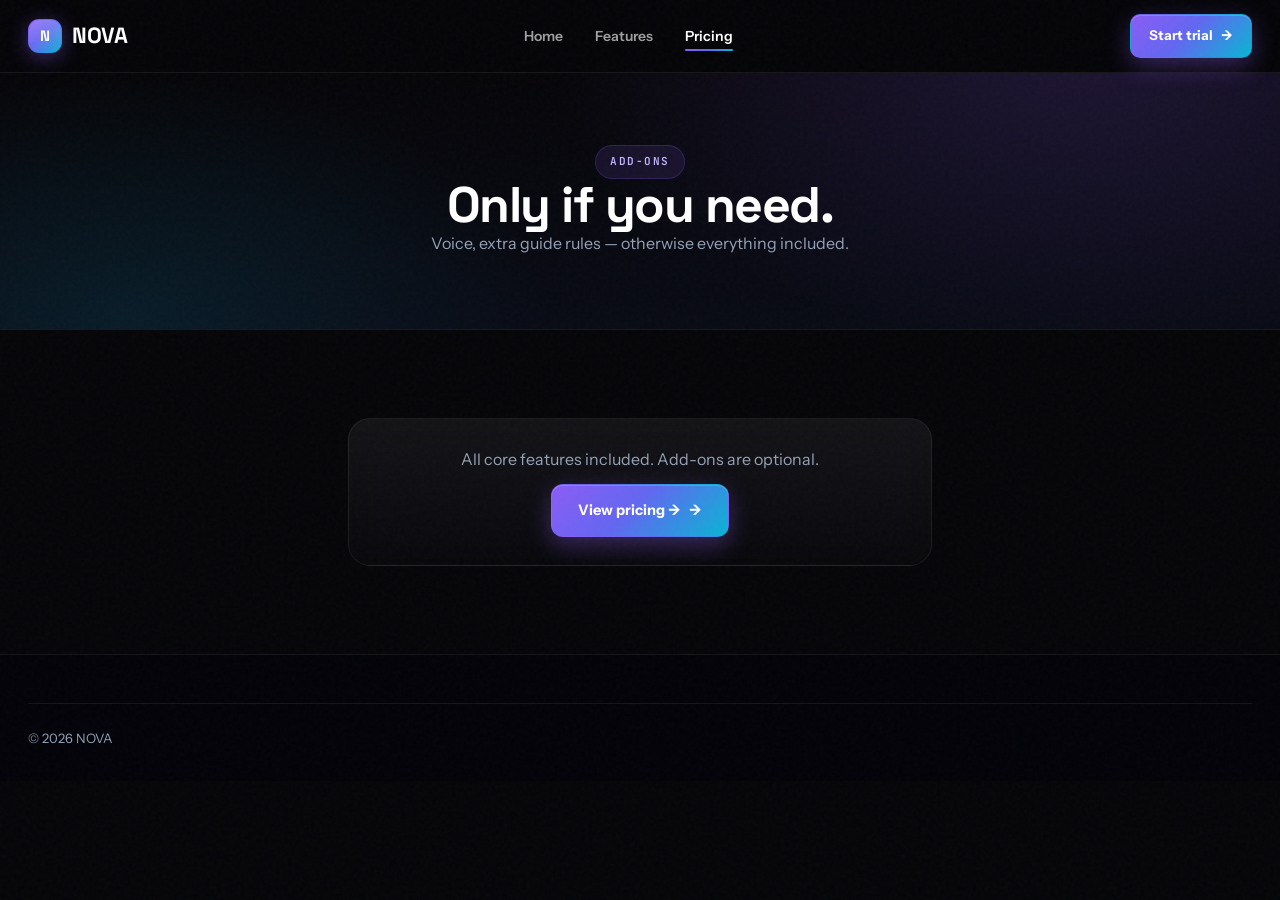
==== commit 79dbfbd1: "Rebuild website from scratch — minimal, precise, dark glass (3 features, no overcrowding)" ====
--- a/addons.html
+++ b/addons.html
@@ -5,7 +5,6 @@
 <meta name="viewport" content="width=device-width, initial-scale=1.0">
 <title>Add-ons — NOVA</title>
 <link rel="stylesheet" href="nova.css">
-<meta name="description" content="Build your NOVA stack — pick your plan and add Extra Agents, Voice Channel, Multi-Language and more. Live pricing, one checkout.">
 </head>
 <body>
 <nav class="nav">
@@ -14,354 +13,35 @@
     <ul class="nav-links">
       <li><a class="nl" href="index.html">Home</a></li>
       <li><a class="nl" href="features.html">Features</a></li>
-      <li><a class="nl" href="roles.html">Brain</a></li>
-      <li><a class="nl" href="pricing.html">Pricing</a></li>
-      <li><a class="nl on" href="addons.html">Add-ons</a></li>
+      <li><a class="nl on" href="pricing.html">Pricing</a></li>
     </ul>
     <div class="nav-actions">
-      <a href="checkout.html?plan=growth" class="btn btn-pri btn-sm">Start free trial</a>
+      <a href="checkout.html?plan=growth" class="btn btn-pri btn-sm">Start trial</a>
       <button class="hamburger" id="ham" aria-label="Menu" aria-expanded="false"><span></span></button>
     </div>
   </div>
 </nav>
-<div class="mobile-drawer" id="drawer">
-  <a href="index.html">Home</a><a href="features.html">Features</a><a href="roles.html">Brain</a><a href="pricing.html">Pricing</a><a href="addons.html">Add-ons</a><a href="checkout.html?plan=growth" class="btn btn-pri">Start trial →</a>
-</div>
-
+<div class="mobile-drawer" id="drawer"><a href="index.html">Home</a><a href="features.html">Features</a><a href="pricing.html">Pricing</a></div>
 <header class="pagehead">
-  <div class="wrap">
-    <span class="eyebrow violet rv">Add-on Store — Build your stack</span>
-    <h1 class="rv">Pick your plan.<br><span style="background:var(--grad-text);-webkit-background-clip:text;background-clip:text;color:transparent">Stack your add-ons — unified brain needs no Extra Agents.</span></h1>
-    <p class="rv">Start with Launch, Growth, Scale or Unlimited — then add Extra Agents, Voice, and Multi-Language. Live total, one checkout. Your unified brain has all 6 patterns — no unlock needed.</p>
-    <div class="rv" style="margin-top:22px;display:flex;gap:12px;flex-wrap:wrap">
-      <a href="#configurator" class="btn btn-pri">Build your package →</a>
-      <a href="pricing.html" class="btn btn-ghost">Compare plans</a>
-    </div>
+  <div class="wrap center">
+    <span class="eyebrow violet">Add-ons</span>
+    <h1>Only if you need.</h1>
+    <p>Voice, extra guide rules — otherwise everything included.</p>
   </div>
 </header>
-
-<section id="configurator" style="padding-top:48px">
-  <div class="wrap">
-    <!-- plan + cycle -->
-    <div class="card rv" style="padding:26px">
-      <div style="display:flex;justify-content:space-between;align-items:center;flex-wrap:wrap;gap:16px">
-        <div>
-          <h3 style="font-size:18px;margin:0">1. Choose base plan</h3>
-          <p class="muted" style="font-size:13px;margin-top:4px">Yearly saves 2 months + setup free. This sets your add-on prices.</p>
-        </div>
-        <div class="toggle" id="cycleToggle">
-          <button id="cycM" class="on" onclick="setCycle('m')">Monthly</button>
-          <button id="cycY" onclick="setCycle('y')">Yearly <span class="save">2 months free</span></button>
-        </div>
-      </div>
-      <div class="plans" style="margin-top:22px;grid-template-columns:repeat(auto-fit,minmax(200px,1fr));gap:14px">
-        <label class="plan" style="cursor:pointer;padding:20px" data-plan="launch" onclick="pickPlan('launch')">
-          <input type="radio" name="plan" value="launch" style="accent-color:var(--violet)">
-          <h3 style="margin-top:8px">Launch</h3><p class="muted" style="font-size:12px">1 site · 1 skill</p>
-          <div class="price" style="font-size:28px">$<span id="p-launch">29</span><small>/mo</small></div>
-        </label>
-        <label class="plan hot" style="cursor:pointer;padding:20px" data-plan="growth" onclick="pickPlan('growth')">
-          <input type="radio" name="plan" value="growth" checked style="accent-color:var(--violet)">
-          <h3>Growth</h3><p class="muted" style="font-size:12px">5 stacked incl.</p>
-          <div class="price" style="font-size:28px">$<span id="p-growth">79</span><small>/mo</small></div>
-          <span class="hotbadge">MOST POPULAR</span>
-        </label>
-        <label class="plan" style="cursor:pointer;padding:20px" data-plan="scale" onclick="pickPlan('scale')">
-          <input type="radio" name="plan" value="scale" style="accent-color:var(--violet)">
-          <h3>Scale</h3><p class="muted" style="font-size:12px">5 sites · team</p>
-          <div class="price" style="font-size:28px">$<span id="p-scale">199</span><small>/mo</small></div>
-        </label>
-        <label class="plan" style="cursor:pointer;padding:20px;border-top:1px solid rgba(139,92,246,.25)" data-plan="unlimited" onclick="pickPlan('unlimited')">
-          <input type="radio" name="plan" value="unlimited" style="accent-color:var(--violet)">
-          <h3>Unlimited</h3><p class="muted" style="font-size:12px">All access</p>
-          <div class="price" style="font-size:28px">$<span id="p-unlimited">499</span><small>/mo</small></div>
-        </label>
-      </div>
-    </div>
-
-    <div style="display:grid;grid-template-columns:1.15fr .85fr;gap:22px;margin-top:22px;align-items:start">
-      <!-- add-ons list -->
-      <div>
-        <div class="card rv">
-          <h3 style="font-size:18px">2. Add-ons</h3>
-          <p class="muted" style="font-size:13px;margin-top:4px">Toggle on, set quantity. Prices update with your plan. Locked Agent roles in the portal are Extra Agent add-ons — buy here to unlock.</p>
-
-          <div style="margin-top:18px;display:flex;flex-direction:column;gap:12px">
-            <!-- Multi-Agent unlock -->
-            <div class="card" style="padding:18px;display:flex;gap:14px;align-items:center" data-addon="multi_unlock">
-              <div style="width:44px;height:44px;border-radius:12px;background:rgba(139,92,246,.12);border:1px solid rgba(139,92,246,.22);display:grid;place-items:center;font-size:18px">🧩</div>
-              <div style="flex:1">
-                <b style="font-size:14px">Multi-Agent Unlock</b><span style="font-size:11px;font-family:JetBrains Mono,monospace;color:var(--mut);margin-left:6px" id="badge-multi">—</span>
-                <p class="muted" style="font-size:12.5px;margin-top:2px">Run 2+ skills in one widget. Growth and up include it.</p>
-              </div>
-              <div style="text-align:right">
-                <div style="font-weight:800" id="price-multi">+$20/mo</div>
-                <label class="switch" style="margin-top:6px"><input type="checkbox" id="chk-multi" onchange="toggleAddon('multi_unlock', this.checked)"><span class="slider"></span></label>
-              </div>
-            </div>
-
-            <!-- Extra Agent -->
-            <div class="card" style="padding:18px;display:flex;gap:14px;align-items:center" data-addon="extra_agent">
-              <div style="width:44px;height:44px;border-radius:12px;background:rgba(139,92,246,.12);border:1px solid rgba(139,92,246,.22);display:grid;place-items:center;font-size:18px">🤖</div>
-              <div style="flex:1">
-                <b style="font-size:14px">Extra Agent (Removed — unified brain has all patterns)</b><span style="font-size:11px;font-family:JetBrains Mono,monospace;color:var(--mut);margin-left:6px" id="badge-extra">5 included</span>
-                <p class="muted" style="font-size:12.5px;margin-top:2px">Each additional stacked skill beyond your plan's included 5.</p>
-                <div style="display:flex;align-items:center;gap:8px;margin-top:8px">
-                  <button class="btn btn-line btn-sm" onclick="changeQty('extra_agent', -1)">−</button>
-                  <span id="qty-extra" style="min-width:24px;text-align:center;font-weight:700">0</span>
-                  <button class="btn btn-line btn-sm" onclick="changeQty('extra_agent', 1)">+</button>
-                  <span class="muted" style="font-size:11px" id="price-extra-qty">+$15 each</span>
-                </div>
-              </div>
-              <div style="text-align:right">
-                <div style="font-weight:800" id="price-extra">+$0</div>
-                <label class="switch" style="margin-top:6px"><input type="checkbox" id="chk-extra" onchange="toggleAddon('extra_agent', this.checked)"><span class="slider"></span></label>
-              </div>
-            </div>
-
-            <!-- Voice Channel -->
-            <div class="card" style="padding:18px;display:flex;gap:14px;align-items:center" data-addon="voice_channel">
-              <div style="width:44px;height:44px;border-radius:12px;background:rgba(6,182,214,.12);border:1px solid rgba(6,182,214,.22);display:grid;place-items:center;font-size:18px">🎙️</div>
-              <div style="flex:1">
-                <b style="font-size:14px">Voice Channel</b><span style="font-size:11px;font-family:JetBrains Mono,monospace;color:var(--mut);margin-left:6px">Echo + Voice Receptionist</span>
-                <p class="muted" style="font-size:12.5px;margin-top:2px">Answers calls &amp; mic notes, 100+ langs. Handoff last resort.</p>
-              </div>
-              <div style="text-align:right">
-                <div style="font-weight:800" id="price-voice">+$19/mo</div>
-                <label class="switch" style="margin-top:6px"><input type="checkbox" id="chk-voice" onchange="toggleAddon('voice_channel', this.checked)"><span class="slider"></span></label>
-              </div>
-            </div>
-
-            <!-- Multi-Language -->
-            <div class="card" style="padding:18px;display:flex;gap:14px;align-items:center" data-addon="multilanguage">
-              <div style="width:44px;height:44px;border-radius:12px;background:rgba(6,182,214,.12);border:1px solid rgba(6,182,214,.22);display:grid;place-items:center;font-size:18px">🌐</div>
-              <div style="flex:1">
-                <b style="font-size:14px">Multi-Language</b><span style="font-size:11px;font-family:JetBrains Mono,monospace;color:var(--mut);margin-left:6px">100+ auto-detect</span>
-                <p class="muted" style="font-size:12.5px;margin-top:2px">Echo answers natively in customer's language.</p>
-              </div>
-              <div style="text-align:right">
-                <div style="font-weight:800" id="price-lang">+$12/mo</div>
-                <label class="switch" style="margin-top:6px"><input type="checkbox" id="chk-lang" onchange="toggleAddon('multilanguage', this.checked)"><span class="slider"></span></label>
-              </div>
-            </div>
-
-            <!-- Custom Agent Behaviour -->
-            <div class="card" style="padding:18px;display:flex;gap:14px;align-items:center;border:1px solid rgba(139,92,246,.22);background:linear-gradient(135deg, rgba(139,92,246,.06), rgba(6,182,214,.04))" data-addon="custom_behaviour">
-              <div style="width:44px;height:44px;border-radius:12px;background:rgba(139,92,246,.14);border:1px solid rgba(139,92,246,.28);display:grid;place-items:center;font-size:18px">✦</div>
-              <div style="flex:1">
-                <b style="font-size:14px">Custom Agent Behaviour — Builder Pack</b><span style="font-size:11px;font-family:JetBrains Mono,monospace;color:var(--mut);margin-left:6px" id="badge-custom">5 extra rules</span>
-                <p class="muted" style="font-size:12.5px;margin-top:2px">Teach the unified brain your rules: trigger → pattern + tone + instructions. Launch 0 included, Growth 3, Scale 10, Unlimited ∞. This pack adds 5 extra rules (Launch/ Growth).</p>
-                <div style="display:flex;align-items:center;gap:8px;margin-top:8px">
-                  <button class="btn btn-line btn-sm" onclick="changeQty('custom_behaviour', -1)">−</button>
-                  <span id="qty-custom" style="min-width:24px;text-align:center;font-weight:700">0</span>
-                  <button class="btn btn-line btn-sm" onclick="changeQty('custom_behaviour', 1)">+</button>
-                  <span class="muted" style="font-size:11px" id="price-custom-qty">+$15 per 5 rules</span>
-                </div>
-              </div>
-              <div style="text-align:right">
-                <div style="font-weight:800" id="price-custom">+$0</div>
-                <label class="switch" style="margin-top:6px"><input type="checkbox" id="chk-custom" onchange="toggleAddon('custom_behaviour', this.checked)"><span class="slider"></span></label>
-              </div>
-            </div>
-
-            <p class="muted" style="font-size:11px;margin-top:8px">Chrono schedule engine + Echo tuning included on all plans. Prices shown are add-on only — base plan added in total. Custom Behaviour: Growth 3 rules included, Scale 10, Unlimited ∞; Launch can buy pack.</p>
-          </div>
-        </div>
-
-        <div class="card rv" style="background:rgba(139,92,246,.06);border-color:rgba(139,92,246,.18)">
-          <h3 style="font-size:14px">🔒 Unified Brain?</h3>
-          <p class="muted" style="font-size:12.5px">Unified brain: all 6 patterns included on every plan. No Extra Agent needed — removed in v2. Voice + Multilanguage remain.</p>
-          <a href="#configurator" class="btn btn-line btn-sm" style="margin-top:10px" onclick="document.getElementById('chk-extra').checked=true; toggleAddon('extra_agent', true); changeQty('extra_agent',1)">Unlock 1 Extra Agent →</a>
-        </div>
-      </div>
-
-      <!-- order summary -->
-      <div style="position:sticky;top:92px">
-        <div class="card rv d1" style="padding:24px">
-          <h3 style="font-size:16px">Order Summary</h3>
-          <div id="summaryList" style="margin-top:14px"></div>
-          <div style="border-top:1px dashed var(--line);margin-top:14px;padding-top:14px">
-            <div style="display:flex;justify-content:space-between;font-size:14px;color:var(--mut)"><span>Subtotal</span><span id="sumSub">$79/mo</span></div>
-            <div style="display:flex;justify-content:space-between;font-size:14px;color:var(--mut)"><span>Setup</span><span id="sumSetup" style="color:var(--mut)">+$199</span></div>
-            <div style="display:flex;justify-content:space-between;font-weight:800;font-size:16px;margin-top:8px"><span>Total</span><span id="sumTotal">$79/mo</span></div>
-            <p class="muted" style="font-size:11px;margin-top:8px" id="sumNote">Monthly billing. Yearly saves 2 months + setup free.</p>
-          </div>
-          <button class="btn btn-pri btn-block" style="margin-top:16px" onclick="goCheckout()">Continue to Checkout →</button>
-          <p class="muted" style="font-size:11px;text-align:center;margin-top:8px">14-day trial · No charge today</p>
-        </div>
-        <div class="card" style="padding:16px;display:flex;gap:12px;align-items:center">
-          <div style="width:40px;height:40px;border-radius:10px;background:rgba(255,255,255,.06);border:1px solid var(--line);display:grid;place-items:center">💬</div>
-          <div style="font-size:13px"><b style="display:block">Need help?</b><span class="muted">hello@novaplatform.example</span></div>
-        </div>
-      </div>
+<section>
+  <div class="wrap" style="max-width:640px">
+    <div class="card" style="text-align:center;padding:28px">
+      <p style="color:var(--mut)">All core features included. Add-ons are optional.</p>
+      <a href="pricing.html" class="btn btn-pri" style="margin-top:12px">View pricing →</a>
     </div>
   </div>
 </section>
-
 <footer>
   <div class="wrap">
-    <div class="footer-grid">
-      <div class="footer-brand"><a class="logo" href="index.html"><span class="dot">N</span> NOVA</a><p>Add-ons to unlock your workforce. No bright nonsense.</p></div>
-      <div class="footer-col"><h4>Store</h4><ul><li><a href="addons.html">Add-ons</a></li><li><a href="pricing.html">Pricing</a></li></ul></div>
-      <div class="footer-col"><h4>Product</h4><ul><li><a href="features.html">Features</a></li><li><a href="roles.html">Brain</a></li></ul></div>
-      <div class="footer-col"><h4>Start</h4><ul><li><a href="checkout.html?plan=growth">Checkout</a></li></ul></div>
-    </div>
-    <div class="footer-bottom"><div>© <span id="yr"></span> NOVA</div><div><a href="index.html">Home</a></div></div>
+    <div class="footer-bottom"><div>© <span id="yr"></span> NOVA</div></div>
   </div>
 </footer>
-
 <script src="app.js"></script>
-<script>
-// Add-ons store configurator
-const PLANS = {launch:{m:29,y:290, setup:99}, growth:{m:79,y:790, setup:199}, scale:{m:199,y:1990, setup:499}, unlimited:{m:499,y:4990, setup:999}};
-const ADDON_PRICES = {
-  multi_unlock:{launch:{m:20,y:200}, growth:{m:0,y:0}, scale:{m:0,y:0}, unlimited:{m:0,y:0}},
-  extra_agent:{launch:{m:25,y:250}, growth:{m:15,y:150}, scale:{m:9,y:90}, unlimited:{m:0,y:0}},
-  voice_channel:{launch:{m:29,y:290}, growth:{m:19,y:190}, scale:{m:12,y:120}, unlimited:{m:0,y:0}},
-  multilanguage:{launch:{m:15,y:150}, growth:{m:12,y:120}, scale:{m:8,y:80}, unlimited:{m:0,y:0}},
-  custom_behaviour:{launch:{m:15,y:150}, growth:{m:12,y:120}, scale:{m:9,y:90}, unlimited:{m:0,y:0}}
-};
-let plan="growth", cycle="m";
-let addons={multi_unlock:false, extra_agent:0, voice_channel:false, multilanguage:false, custom_behaviour:0};
-
-function init(){
-  const q=new URLSearchParams(location.search);
-  if(PLANS[q.get("plan")]) plan=q.get("plan");
-  if(q.get("cycle")==="y") cycle="y";
-  // pre-select from portal locked role: ?addon=extra_agent
-  if(q.get("addon")==="extra_agent"){ addons.extra_agent=1; }
-  if(q.get("addon")==="voice_channel"){ addons.voice_channel=true; }
-  if(q.get("addon")==="multilanguage"){ addons.multilanguage=true; }
-  if(q.get("addon")==="custom_behaviour" || q.get("addon")==="custom"){ addons.custom_behaviour=1; }
-  document.querySelectorAll(`[data-plan]`).forEach(el=> el.classList.toggle("on", el.dataset.plan===plan));
-  document.querySelector(`[value="${plan}"]`).checked=true;
-  syncUI();
-}
-function pickPlan(p){ plan=p; document.querySelectorAll(`[data-plan]`).forEach(el=> el.classList.toggle("on", el.dataset.plan===p)); document.querySelector(`[value="${p}"]`).checked=true; syncUI(); }
-function setCycle(c){
-  cycle=c;
-  document.getElementById("cycM").classList.toggle("on", c==="m");
-  document.getElementById("cycY").classList.toggle("on", c==="y");
-  syncUI();
-}
-function toggleAddon(key, on){
-  if(key==="extra_agent"){
-    addons.extra_agent = on ? Math.max(1, addons.extra_agent) : 0;
-    document.getElementById("qty-extra").textContent = addons.extra_agent;
-    document.getElementById("chk-extra").checked = on;
-  } else if(key==="custom_behaviour"){
-    addons.custom_behaviour = on ? Math.max(1, addons.custom_behaviour) : 0;
-    document.getElementById("qty-custom").textContent = addons.custom_behaviour;
-    document.getElementById("chk-custom").checked = on;
-  } else {
-    addons[key]=on;
-  }
-  syncUI();
-}
-function changeQty(key, delta){
-  if(key==="extra_agent"){
-    let v = addons.extra_agent + delta;
-    if(v<0) v=0; if(v>20) v=20;
-    addons.extra_agent=v;
-    document.getElementById("qty-extra").textContent=v;
-    document.getElementById("chk-extra").checked = v>0;
-    syncUI();
-  } else if(key==="custom_behaviour"){
-    let v = addons.custom_behaviour + delta;
-    if(v<0) v=0; if(v>10) v=10;
-    addons.custom_behaviour=v;
-    document.getElementById("qty-custom").textContent=v;
-    document.getElementById("chk-custom").checked = v>0;
-    syncUI();
-  }
-}
-function syncUI(){
-  // update plan prices
-  ["launch","growth","scale","unlimited"].forEach(p=>{
-    const price = PLANS[p][cycle];
-    const el=document.getElementById("p-"+p);
-    if(el) el.textContent=price;
-  });
-  // update add-on prices/ badges
-  const isUnlimited = plan==="unlimited";
-  const multiPrice = ADDON_PRICES.multi_unlock[plan][cycle];
-  document.getElementById("price-multi").textContent = multiPrice===0 ? "Included" : `+$${multiPrice}/${cycle==="y"?"yr":"mo"}`;
-  document.getElementById("badge-multi").textContent = multiPrice===0 ? "Included" : "Launch only";
-  document.getElementById("chk-multi").checked = addons.multi_unlock;
-  document.getElementById("chk-multi").disabled = multiPrice===0;
-
-  const extraUnit = ADDON_PRICES.extra_agent[plan][cycle];
-  document.getElementById("price-extra-qty").textContent = `+$${extraUnit} each`;
-  document.getElementById("price-extra").textContent = addons.extra_agent ? `+$${extraUnit*addons.extra_agent}/${cycle==="y"?"yr":"mo"}` : "+$0";
-  document.getElementById("badge-extra").textContent = isUnlimited ? "All included" : "5 included";
-  document.getElementById("chk-extra").disabled = isUnlimited;
-  if(isUnlimited) addons.extra_agent=0;
-
-  const voicePrice = ADDON_PRICES.voice_channel[plan][cycle];
-  document.getElementById("price-voice").textContent = voicePrice===0 ? "Included" : `+$${voicePrice}/${cycle==="y"?"yr":"mo"}`;
-  document.getElementById("chk-voice").checked = addons.voice_channel;
-  document.getElementById("chk-voice").disabled = isUnlimited;
-
-  const langPrice = ADDON_PRICES.multilanguage[plan][cycle];
-  document.getElementById("price-lang").textContent = langPrice===0 ? "Included" : `+$${langPrice}/${cycle==="y"?"yr":"mo"}`;
-  document.getElementById("chk-lang").checked = addons.multilanguage;
-  document.getElementById("chk-lang").disabled = isUnlimited;
-
-  const customUnit = ADDON_PRICES.custom_behaviour[plan][cycle];
-  document.getElementById("price-custom-qty").textContent = `+$${customUnit} per 5 rules`;
-  document.getElementById("price-custom").textContent = addons.custom_behaviour ? `+$${customUnit*addons.custom_behaviour}/${cycle==="y"?"yr":"mo"}` : "+$0";
-  document.getElementById("badge-custom").textContent = isUnlimited ? "∞ included" : (plan==="launch" ? "0 → +5 pack" : (plan==="growth" ? "3 + add-on" : "10 + add-on"));
-  document.getElementById("chk-custom").disabled = isUnlimited;
-  if(isUnlimited) addons.custom_behaviour=0;
-  document.getElementById("chk-custom").checked = addons.custom_behaviour>0;
-  document.getElementById("qty-custom").textContent = addons.custom_behaviour;
-
-  // summary
-  const base = PLANS[plan][cycle];
-  const setup = cycle==="y" ? 0 : PLANS[plan].setup;
-  let addonTotal = 0;
-  let lines = [`<div style="display:flex;justify-content:space-between;padding:8px 0;border-bottom:1px dashed var(--line)"><span>${plan} <span class="muted">(${cycle==="y"?"yr":"mo"})</span></span><span style="font-weight:700">$${base}/${cycle==="y"?"yr":"mo"}</span></div>`];
-  if(addons.multi_unlock && multiPrice){ addonTotal+=multiPrice; lines.push(`<div style="display:flex;justify-content:space-between;padding:8px 0;border-bottom:1px dashed var(--line)"><span>Multi-Agent Unlock</span><span>+$${multiPrice}</span></div>`); }
-  if(addons.extra_agent && extraUnit){ const t=extraUnit*addons.extra_agent; addonTotal+=t; lines.push(`<div style="display:flex;justify-content:space-between;padding:8px 0;border-bottom:1px dashed var(--line)"><span>Extra Agent (deprecated) ×${addons.extra_agent}</span><span>+$${t}</span></div>`); }
-  if(addons.voice_channel && voicePrice){ addonTotal+=voicePrice; lines.push(`<div style="display:flex;justify-content:space-between;padding:8px 0;border-bottom:1px dashed var(--line)"><span>Voice Channel</span><span>+$${voicePrice}</span></div>`); }
-  if(addons.multilanguage && langPrice){ addonTotal+=langPrice; lines.push(`<div style="display:flex;justify-content:space-between;padding:8px 0;border-bottom:1px dashed var(--line)"><span>Multi-Language</span><span>+$${langPrice}</span></div>`); }
-  if(addons.custom_behaviour && customUnit){ const t=customUnit*addons.custom_behaviour; addonTotal+=t; lines.push(`<div style="display:flex;justify-content:space-between;padding:8px 0;border-bottom:1px dashed var(--line)"><span>Custom Behaviour Pack ×${addons.custom_behaviour} (5 rules each)</span><span>+$${t}</span></div>`); }
-  document.getElementById("summaryList").innerHTML = lines.join("");
-  const total = base + addonTotal;
-  document.getElementById("sumSub").textContent = `$${base + addonTotal}/${cycle==="y"?"yr":"mo"}`;
-  document.getElementById("sumSetup").textContent = setup ? `+$${setup}` : "Included ✓";
-  document.getElementById("sumSetup").style.color = setup ? "var(--mut)" : "#10b981";
-  document.getElementById("sumTotal").textContent = `$${total}/${cycle==="y"?"yr":"mo"}`;
-  document.getElementById("sumNote").textContent = cycle==="y" ? "Yearly billing — 2 months free + setup included." : "Monthly billing. Yearly saves 2 months.";
-  // update plan card selection visual
-  document.querySelectorAll(".plan").forEach(el=>{
-    const on = el.dataset.plan===plan;
-    el.style.borderColor = on ? "var(--violet)" : "var(--line)";
-    el.style.background = on ? "rgba(139,92,246,.08)" : "";
-  });
-}
-function goCheckout(){
-  const params = new URLSearchParams({plan, cycle});
-  if(addons.multi_unlock) params.set("addon_multi","1");
-  if(addons.extra_agent) params.set("addon_extra", String(addons.extra_agent));
-  if(addons.voice_channel) params.set("addon_voice","1");
-  if(addons.multilanguage) params.set("addon_lang","1");
-  if(addons.custom_behaviour) params.set("addon_custom", String(addons.custom_behaviour));
-  // also store purchased roles for portal auto-unlock demo
-  if(addons.extra_agent){
-    try{
-      let p = JSON.parse(localStorage.getItem("nova_purchased_roles")||"[]");
-      // simulate unlocking one role for demo
-      if(!p.includes("sales")) p.push("sales");
-      localStorage.setItem("nova_purchased_roles", JSON.stringify(p));
-    }catch(e){}
-  }
-  location.href = "checkout.html?" + params.toString();
-}
-init();
-</script>
-<!-- NOVA assistant -->
-<script src="http://localhost:3000/widget/nova-tracker.js" data-public-key="nova_pk_40d32c478e27559616acfd7827347d437b1c207d3d9f1e1c0375759d81bbb6da" data-api="http://localhost:3000" defer></script>
-<script src="http://localhost:3000/widget/nova-widget.js" data-public-key="nova_pk_40d32c478e27559616acfd7827347d437b1c207d3d9f1e1c0375759d81bbb6da" data-api="http://localhost:3000" defer></script>
 </body>
 </html>
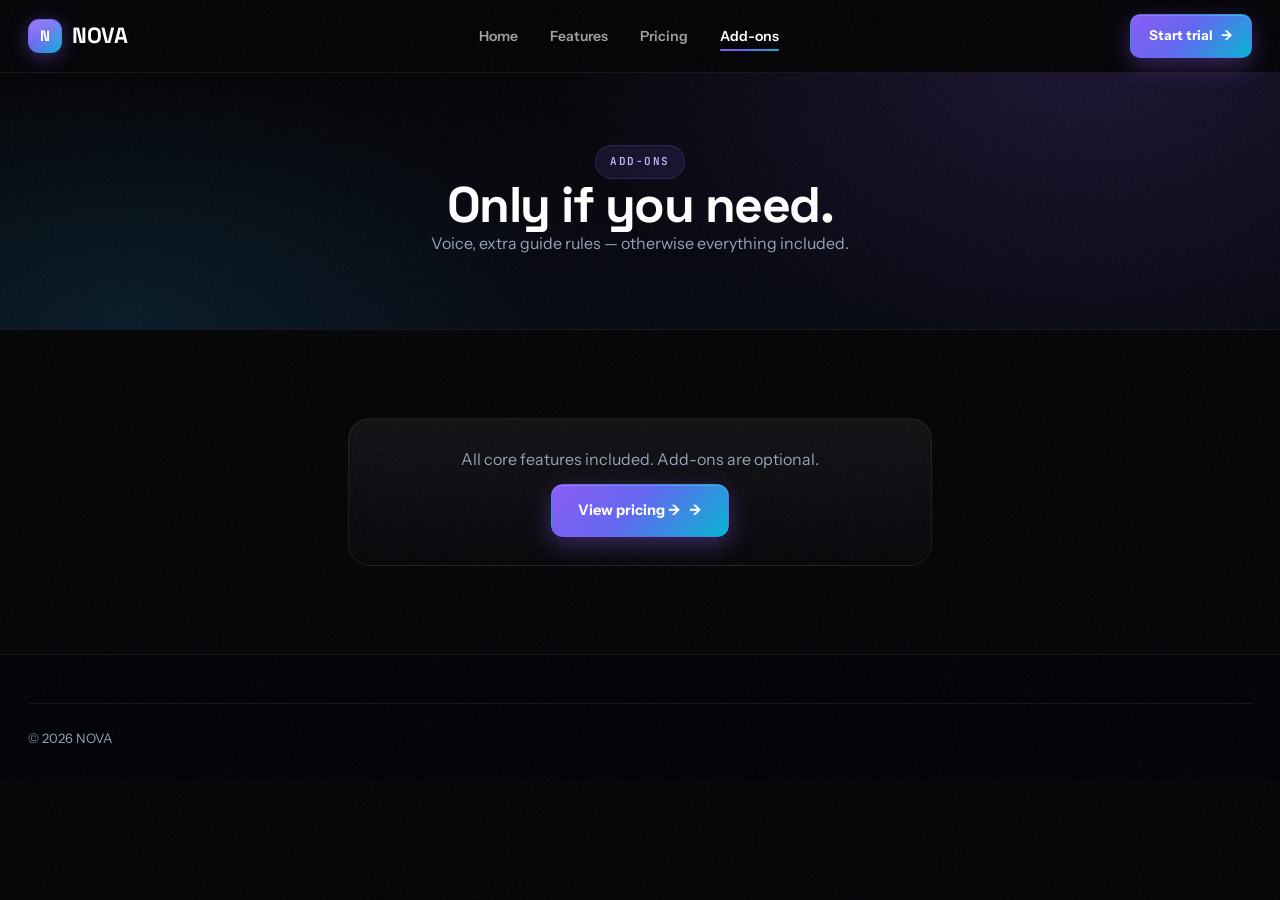
==== commit 965dcf87: "Medium detail: move brain to features, top bar Add-ons, pricing plans reworked per NOVA AI (1k/10k/5" ====
--- a/addons.html
+++ b/addons.html
@@ -9,11 +9,12 @@
 <body>
 <nav class="nav">
   <div class="wrap">
-    <a class="logo" href="index.html"><span class="dot">N</span> NOVA</a>
+  <a class="logo" href="index.html"><span class="dot">N</span> NOVA</a>
     <ul class="nav-links">
       <li><a class="nl" href="index.html">Home</a></li>
       <li><a class="nl" href="features.html">Features</a></li>
-      <li><a class="nl on" href="pricing.html">Pricing</a></li>
+      <li><a class="nl" href="pricing.html">Pricing</a></li>
+      <li><a class="nl on" href="addons.html">Add-ons</a></li>
     </ul>
     <div class="nav-actions">
       <a href="checkout.html?plan=growth" class="btn btn-pri btn-sm">Start trial</a>
